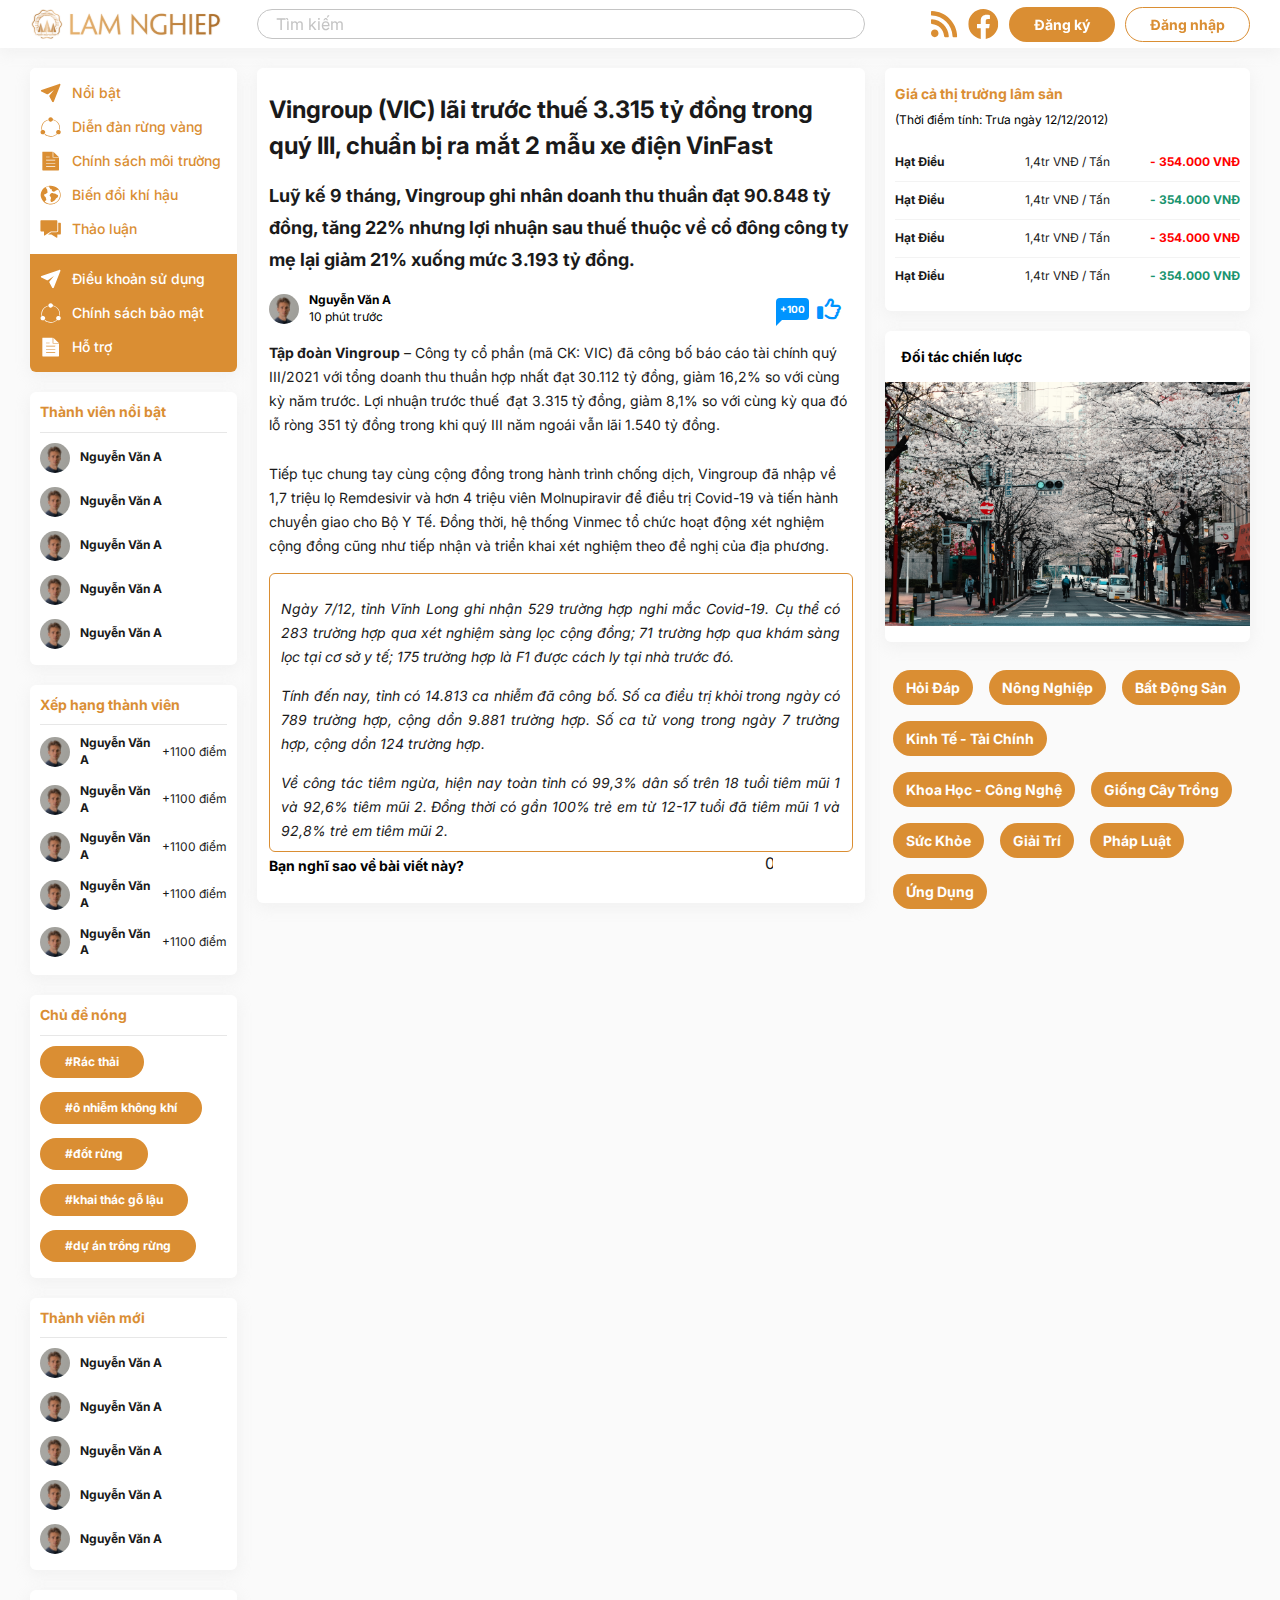
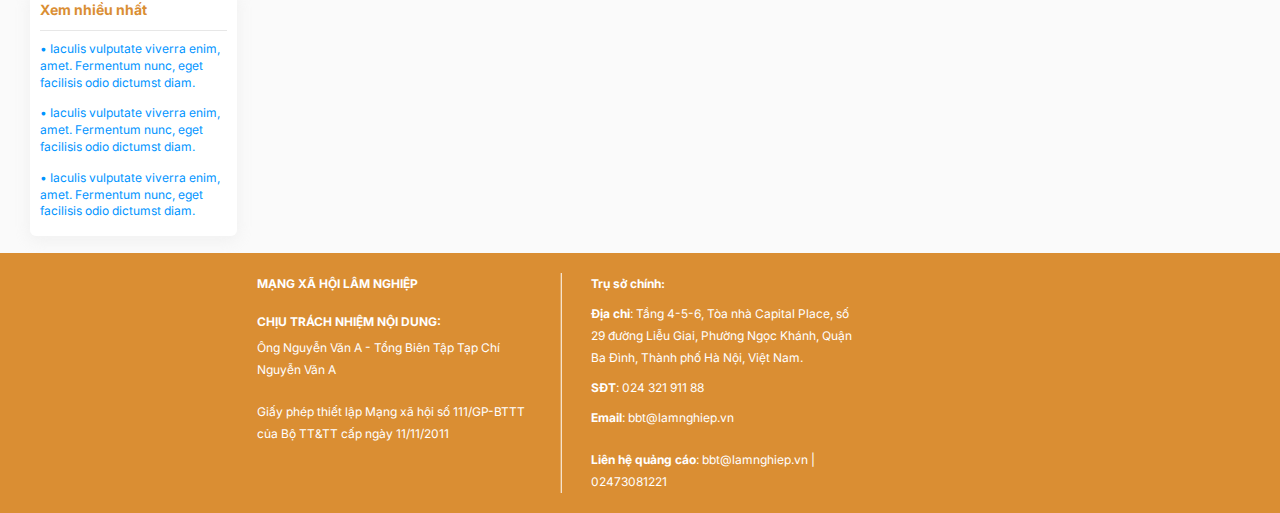
==== detail.html @ dac3ec05 "8/12" ====
<!DOCTYPE html>
<html lang="en">
  <head>
    <meta charset="UTF-8" />
    <meta http-equiv="X-UA-Compatible" content="IE=edge" />
    <meta name="viewport" content="width=device-width, initial-scale=1.0" />
    <link rel="icon" href="./images/favicon.png" sizes="32x32">
    <title>Lamnghiep</title>
    <link rel="preconnect" href="https://fonts.googleapis.com">
    <link rel="preconnect" href="https://fonts.gstatic.com" crossorigin>
    <link href="https://fonts.googleapis.com/css2?family=Inter:wght@400;500;600;700;800;900&display=swap" rel="stylesheet">
    <link
      rel="stylesheet"
      href="https://cdn.jsdelivr.net/npm/bootstrap@4.6.0/dist/css/bootstrap.min.css"
    />
    <link rel="stylesheet" href="https://cdnjs.cloudflare.com/ajax/libs/font-awesome/6.0.0-beta2/css/all.min.css"/>
    <link
      rel="stylesheet"
      href="https://cdnjs.cloudflare.com/ajax/libs/slick-carousel/1.9.0/slick-theme.min.css"
    />
    <link
      rel="stylesheet"
      href="https://cdnjs.cloudflare.com/ajax/libs/slick-carousel/1.9.0/slick.min.css"
    />
    <link rel="stylesheet" href="./css/style.css" />
    <link rel="stylesheet" href="./css/responsive.css" />
    <script src="https://cdnjs.cloudflare.com/ajax/libs/jquery/3.6.0/jquery.min.js"></script>
  </head>

  <body>
    <!-- login -->
    <section class="login-wrapper">
      <div class="login-field bg-white border-6">
          <div class="d-flex align-items-center justify-content-between">
            <a href="#">
              <img src="./images/logo.svg" alt="">
            </a>
            <ion-icon name="close-outline" class="login-close text-orange-da fs-24"></ion-icon>
          </div>
          <p class="text-gray-002 fw-500 fs-14 mt-3">Hãy tham gia chia sẻ cùng lamnghiep.vn</p>
          <div class="login-form">
            <form action="">
              <div class="form-group-t mt-3">
                <input type="text" class="form-control-t border-6 login-input" name="login-name" placeholder="Tên đăng nhập">
              </div>
              <div class="form-group-t mt-3">
                <input type="text" class="form-control-t border-6 login-input" name="login-password" placeholder="Mật khẩu">
              </div>
              <button class="btn fw-700 fs-14 bg-orange-da text-uppecase mt-3 w-100 login-btn login-login">ĐĂNG NHẬP</button>
            </form>
            <div class="d-flex align-items-center justify-content-between mt-3">
              <p class="text-gray-002 fs-14 fw-500">Hoặc đăng nhập bằng</p>
              <p><a href="#" class="text-gray-002 fs-14 fw-500 forgot-password
                ">Quên mật khẩu?</a></p>
            </div>
            <div class="d-flex align-items-center justify-content-center mt-3 text-white btn login-btn login-fb text-uppecase fs-14 fw-700">
              <ion-icon name="logo-facebook" class="login-icon fs-24 mr-2"></ion-icon>
              ĐĂNG NHẬP BẰNG FACEBOOK
            </div>
            <div class="d-flex align-items-center justify-content-center mt-3 text-white btn login-btn login-twitter text-uppecase fs-14 fw-700">
              <ion-icon name="logo-twitter" class="login-icon fs-24 mr-2"></ion-icon>
              ĐĂNG NHẬP BẰNG TWITTER
            </div>
            <div class="d-flex align-items-center justify-content-center mt-3 text-white btn login-btn login-gg text-uppecase fs-14 fw-700">
              <ion-icon name="logo-google" class="login-icon fs-24 mr-2"></ion-icon>
              ĐĂNG NHẬP BẰNG EMAIL
            </div>
            <div class="d-flex align-items-center justify-content-center mt-3 text-white btn login-btn login-zalo text-uppecase fs-14">
              <span class="mr-2">Zalo</span>
              <span class=" fw-700">ĐĂNG NHẬP BẰNG ZALO</span>
            </div>
            <p class="text-gray-002 fw-500 fs-14 mt-3">Chưa có tài khoản?<span class="register-now"> Đăng ký ngay</span></p>
          </div>
      </div>
    </section>
    <!-- end login -->
    <!-- register -->
    <section class="register-wrapper">
      <div class="register-field bg-white border-6">
          <div class="d-flex align-items-center justify-content-between">
            <a href="#">
              <img src="./images/logo.svg" alt="">
            </a>
            <ion-icon name="close-outline" class="register-close text-orange-da fs-24"></ion-icon>
          </div>
          <p class="text-gray-002 fw-500 fs-14 mt-3">Đăng ký tài khoản để chia sẻ ngay!</p>
          <div class="login-form">
            <form action="">
              <div class="form-group-t mt-3">
                <input type="text" class="form-control-t border-6 login-input" name="register-name" placeholder="Tên đăng nhập (Ký tự từ a-z, số từ 0-9)">
              </div>
              <div class="form-group-t mt-3">
                <input type="email" class="form-control-t border-6 login-input" name="register-email" placeholder="Địa chỉ Email">
              </div>
              <div class="form-group-t mt-3">
                <input type="text" class="form-control-t border-6 login-input" name="register-password" placeholder="Mật khẩu">
              </div>
              <div class="form-group-t mt-3">
                <input type="text" class="form-control-t border-6 login-input" name="register-retype-password" placeholder="Nhập lại mật khẩu">
              </div>
              <button class="btn fw-700 fs-14 bg-orange-da text-uppecase mt-3 w-100 login-btn register-login">ĐĂNG KÝ</button>
            </form>
            <p class="text-gray-002 fs-14 fw-500 mt-3">Hoặc đăng nhập bằng</p>
            <div class="d-flex align-items-center justify-content-center mt-3 text-white btn login-btn login-fb text-uppecase fs-14 fw-700">
              <ion-icon name="logo-facebook" class="login-icon fs-24 mr-2"></ion-icon>
              ĐĂNG NHẬP BẰNG FACEBOOK
            </div>
            <div class="d-flex align-items-center justify-content-center mt-3 text-white btn login-btn login-twitter text-uppecase fs-14 fw-700">
              <ion-icon name="logo-twitter" class="login-icon fs-24 mr-2"></ion-icon>
              ĐĂNG NHẬP BẰNG TWITTER
            </div>
            <div class="d-flex align-items-center justify-content-center mt-3 text-white btn login-btn login-gg text-uppecase fs-14 fw-700">
              <ion-icon name="logo-google" class="login-icon fs-24 mr-2"></ion-icon>
              ĐĂNG NHẬP BẰNG EMAIL
            </div>
            <div class="d-flex align-items-center justify-content-center mt-3 text-white btn login-btn login-zalo text-uppecase fs-14">
              <span class="mr-2">Zalo</span>
              <span class=" fw-700">ĐĂNG NHẬP BẰNG ZALO</span>
            </div>
            <p class="text-gray-002 fw-500 fs-14 mt-3">Đã có tài khoản?<span class="login-now"> Đăng nhập ngay</span></p>
          </div>
      </div>
    </section>
    <!-- end register -->
    <!-- menu mobile -->
    <section class="menu-mb-wrapper">
      <div class="menu-mb-field bg-white">
        <ion-icon name="close-outline" class="fs-24 text-orange-da d-flex close-menu-mb"></ion-icon>
        <div class="d-flex align-items-center justify-content-center mt-1">
          <button class="header-right-item header-right-item__register btn bg-orange-da border-999 fw-700 fs-14">Đăng ký</button>
          <button class="header-right-item header-right-item__login btn border-999 text-orange-da border-orange-da fw-700 fs-14">Đăng nhập</button>
        </div>
        <div class="menu-mb-search mt-12">
          <form action="">
            <div class="form-group-t position-relative">
              <input type="text" class="form-control-t header-search-input" name="menu-mb-search" placeholder="Tìm kiếm">
              <button class="menu-mb-search-btn">
                <ion-icon name="search-outline" class="menu-mb-search-icon md hydrated" role="img" aria-label="search outline"></ion-icon>
              </button>
            </div>
          </form>
        </div>
        <div class="menu-mb-scroll">
          <!-- hot topic mb -->
          <div class="d-md-none d-block mt-20">
            <div class="main-left-member-hot bg-white border-6 shadow1">
              <h3 class="main-left__title main-left__title--line fw-700 text-orange-da">Chủ đề nóng</h3>
              <div class="main-left__content">
                <div class="main-left__item">
                  <a href="#" class="main-left-hot-topic__link btn border-999 bg-orange-da text-white fw-700 fs-12 text-uppecase">
                    #Rác thải
                  </a>
                </div>
                <div class="main-left__item">
                  <a href="#" class="main-left-hot-topic__link btn border-999 bg-orange-da text-white fw-700 fs-12 text-uppecase">
                    #ô nhiễm không khí
                  </a>
                </div>
                <div class="main-left__item">
                  <a href="#" class="main-left-hot-topic__link btn border-999 bg-orange-da text-white fw-700 fs-12 text-uppecase">
                    #đốt rừng
                  </a>
                </div>
                <div class="main-left__item">
                  <a href="#" class="main-left-hot-topic__link btn border-999 bg-orange-da text-white fw-700 fs-12 text-uppecase">
                    #khai thác gỗ lậu
                  </a>
                </div>
                <div class="main-left__item">
                  <a href="#" class="main-left-hot-topic__link btn border-999 bg-orange-da text-white fw-700 fs-12 text-uppecase">
                    #dự án trồng rừng
                  </a>
                </div>
              </div>
            </div>
          </div>
          <!-- end hot topic mb -->
          <!-- ul list -->
          <ul class="menu-mb-list">
            <li class="menu-mb-item">
              <a href="#" class="d-flex align-items-center justify-content-between">
                <div class="d-flex align-items-center">
                  <img src="./images/bi_question-lg.svg" alt="" class="menu-mb-item__img">
                  <p class="menu-mb-item__text fs-14 fw-700 text-orange-da">Hỏi - Đáp</p>
                </div>
                <ion-icon name="chevron-forward-outline" class="text-orange-da menu-mb-item-icon"></ion-icon>
              </a>
            </li>
            <li class="menu-mb-item">
              <a href="#" class="d-flex align-items-center justify-content-between">
                <div class="d-flex align-items-center">
                  <img src="./images/agriculture.svg" alt="" class="menu-mb-item__img">
                  <p class="menu-mb-item__text fs-14 fw-700 text-orange-da">Nông nghiệp</p>
                </div>
                <ion-icon name="chevron-forward-outline" class="text-orange-da menu-mb-item-icon"></ion-icon>
              </a>
            </li>
            <li class="menu-mb-item">
              <a href="#" class="d-flex align-items-center justify-content-between">
                <div class="d-flex align-items-center">
                  <img src="./images/property.svg" alt="" class="menu-mb-item__img">
                  <p class="menu-mb-item__text fs-14 fw-700 text-orange-da">Bất động sản</p>
                </div>
                <ion-icon name="chevron-forward-outline" class="text-orange-da menu-mb-item-icon"></ion-icon>
              </a>
            </li>
            <li class="menu-mb-item">
              <a href="#" class="d-flex align-items-center justify-content-between">
                <div class="d-flex align-items-center">
                  <img src="./images/index.svg" alt="" class="menu-mb-item__img">
                  <p class="menu-mb-item__text fs-14 fw-700 text-orange-da">Kinh tế - Tài chính</p>
                </div>
                <ion-icon name="chevron-forward-outline" class="text-orange-da menu-mb-item-icon"></ion-icon>
              </a>
            </li>
            <li class="menu-mb-item">
              <a href="#" class="d-flex align-items-center justify-content-between">
                <div class="d-flex align-items-center">
                  <img src="./images/technology.svg" alt="" class="menu-mb-item__img">
                  <p class="menu-mb-item__text fs-14 fw-700 text-orange-da">Khoa học - Công nghệ</p>
                </div>
                <ion-icon name="chevron-forward-outline" class="text-orange-da menu-mb-item-icon"></ion-icon>
              </a>
            </li>
            <li class="menu-mb-item">
              <a href="#" class="d-flex align-items-center justify-content-between">
                <div class="d-flex align-items-center">
                  <img src="./images/tree.svg" alt="" class="menu-mb-item__img">
                  <p class="menu-mb-item__text fs-14 fw-700 text-orange-da">Giống cây trồng</p>
                </div>
                <ion-icon name="chevron-forward-outline" class="text-orange-da menu-mb-item-icon"></ion-icon>
              </a>
            </li>
            <li class="menu-mb-item">
              <a href="#" class="d-flex align-items-center justify-content-between">
                <div class="d-flex align-items-center">
                  <img src="./images/plus.svg" alt="" class="menu-mb-item__img">
                  <p class="menu-mb-item__text fs-14 fw-700 text-orange-da">Sức khỏe</p>
                </div>
                <ion-icon name="chevron-forward-outline" class="text-orange-da menu-mb-item-icon"></ion-icon>
              </a>
            </li>
            <li class="menu-mb-item">
              <a href="#" class="d-flex align-items-center justify-content-between">
                <div class="d-flex align-items-center">
                  <img src="./images/music.svg" alt="" class="menu-mb-item__img">
                  <p class="menu-mb-item__text fs-14 fw-700 text-orange-da">Giải trí</p>
                </div>
                <ion-icon name="chevron-forward-outline" class="text-orange-da menu-mb-item-icon"></ion-icon>
              </a>
            </li>
            <li class="menu-mb-item">
              <a href="#" class="d-flex align-items-center justify-content-between">
                <div class="d-flex align-items-center">
                  <img src="./images/law.svg" alt="" class="menu-mb-item__img">
                  <p class="menu-mb-item__text fs-14 fw-700 text-orange-da">Pháp luật</p>
                </div>
                <ion-icon name="chevron-forward-outline" class="text-orange-da menu-mb-item-icon"></ion-icon>
              </a>
            </li>
            <li class="menu-mb-item">
              <a href="#" class="d-flex align-items-center justify-content-between">
                <div class="d-flex align-items-center">
                  <img src="./images/carbon_application.svg" alt="" class="menu-mb-item__img">
                  <p class="menu-mb-item__text fs-14 fw-700 text-orange-da">Ứng dụng</p>
                </div>
                <ion-icon name="chevron-forward-outline" class="text-orange-da menu-mb-item-icon"></ion-icon>
              </a>
            </li>
          </ul>
          <!-- end ul list -->
        </div>
      </div>
    </section>
    <!-- end menu mobile -->
    <!-- header -->
    <header id="header" class=" bg-white shadow1">
      <section class="header w-1220">
        <!-- logo header -->
        <div class="header-logo">
          <a href="#">
            <img src="./images/logo.svg" alt="">
          </a>
        </div>
        <!-- end logo header -->
        <!-- search header -->
        <div class="header-search">
          <form action="">
            <div class="form-group-t position-relative">
              <input type="text" class="form-control-t header-search-input" name="header-search" placeholder="Tìm kiếm">
              <button class="header-search-btn">
                <ion-icon name="search-outline" class="header-search-icon"></ion-icon>
              </button>
            </div>
          </form>
        </div>
        <!-- end search header -->
        <!-- header-right -->
        <div class="header-right">
          <div class="header-right-item header-right-icon header-right-wifi">
            <img src="./images/wifi.svg" alt="">
          </div>
          <div class="header-right-item header-right-icon header-right-fb">
            <img src="./images/fb.svg" alt="">
          </div>
          <div class="header-right-item header-right-icon header-right-bar">
            <img src="./images/bar.svg" alt="">
          </div>
          <button class="header-right-item header-right-item__register btn bg-orange-da border-999 fw-700 fs-14">Đăng ký</button>
          <button class="header-right-item header-right-item__login btn border-999 text-orange-da border-orange-da fw-700 fs-14">Đăng nhập</button>
        </div>
        <!-- end header-right -->
      </section>
    </header>
    <!-- end header -->
    <!-- hot category mobile -->
    <section class="categiry-hot-mb d-sm-none d-block bg-orange-da">
      <ul class="categiry-hot-mb-list">
        <li class="categiry-hot-mb__item">
          <a href="#" class="fs-14 fw-700 text-white">Nổi bật</a>
        </li>
        <li class="categiry-hot-mb__item">
          <a href="#" class="fs-14 fw-700 text-white">Diễn đàn rừng vàng</a>
        </li>
        <li class="categiry-hot-mb__item">
          <a href="#" class="fs-14 fw-700 text-white">Chính sách môi trường</a>
        </li>
        <li class="categiry-hot-mb__item">
          <a href="#" class="fs-14 fw-700 text-white">Biến đổi khí hậu</a>
        </li>
        <li class="categiry-hot-mb__item">
          <a href="#" class="fs-14 fw-700 text-white">Thảo luận</a>
        </li>
        <li class="categiry-hot-mb__item">
          <a href="#" class="fs-14 fw-700 text-white">Điều khoản sử dụng</a>
        </li>
        <li class="categiry-hot-mb__item">
          <a href="#" class="fs-14 fw-700 text-white">Chính sách bảo mật</a>
        </li>
        <li class="categiry-hot-mb__item">
          <a href="#" class="fs-14 fw-700 text-white">Hỗ trợ</a>
        </li>
      </ul>
    </section>
    <!-- end hot category mobile -->
    <!-- main -->
    <main id="main" class="main w-1220">
      <!-- main-left -->
      <section class="main-left-wrapper leftSidebar">
        <div class="main-left theiaStickySidebar">
          <!-- main-left-cate -->
          <div class="main-left-cate bg-white border-6 shadow1">
            <!-- block1 -->
            <div class="main-left-cate__block bg-white">
              <div class="main-left-cate__item">
                <a href="#" class="text-orange-da">
                  <img src="./images/highlight.svg" alt="" class="main-left-cate__item-img">
                  <h3 class="main-left-cate__item-title fw-500">Nổi bật</h3>
                </a>
              </div>
              <div class="main-left-cate__item">
                <a href="#" class="text-orange-da">
                  <img src="./images/forum.svg" alt="" class="main-left-cate__item-img">
                  <h3 class="main-left-cate__item-title fw-500">Diễn đàn rừng vàng</h3>
                </a>
              </div>
              <div class="main-left-cate__item">
                <a href="#" class="text-orange-da">
                  <img src="./images/document.svg" alt="" class="main-left-cate__item-img">
                  <h3 class="main-left-cate__item-title fw-500">Chính sách môi trường</h3>
                </a>
              </div>
              <div class="main-left-cate__item">
                <a href="#" class="text-orange-da">
                  <img src="./images/earth.svg" alt="" class="main-left-cate__item-img">
                  <h3 class="main-left-cate__item-title fw-500">Biến đổi khí hậu</h3>
                </a>
              </div>
              <div class="main-left-cate__item">
                <a href="#" class="text-orange-da">
                  <img src="./images/cmt.svg" alt="" class="main-left-cate__item-img">
                  <h3 class="main-left-cate__item-title fw-500">Thảo luận</h3>
                </a>
              </div>
            </div>
            <!-- end block1 -->
            <!-- block 2 -->
            <div class="main-left-cate__block bg-orange-da">
              <div class="main-left-cate__item">
                <a href="#" class="text-white">
                  <img src="./images/rules.svg" alt="" class="main-left-cate__item-img">
                  <h3 class="main-left-cate__item-title fw-500">Điều khoản sử dụng</h3>
                </a>
              </div>
              <div class="main-left-cate__item">
                <a href="#" class="text-white">
                  <img src="./images/security.svg" alt="" class="main-left-cate__item-img">
                  <h3 class="main-left-cate__item-title fw-500">Chính sách bảo mật</h3>
                </a>
              </div>
              <div class="main-left-cate__item">
                <a href="#" class="text-white">
                  <img src="./images/support.svg" alt="" class="main-left-cate__item-img">
                  <h3 class="main-left-cate__item-title fw-500">Hỗ trợ</h3>
                </a>
              </div>
            </div>
            <!-- end block 2 -->
          </div>
          <!-- end main-left-cate -->
          <!-- main-left-member hot -->
          <div class="main-left-member-hot mt-20 bg-white border-6 shadow1">
            <h3 class="main-left__title main-left__title--line fw-700 text-orange-da">Thành viên nổi bật</h3>
            <div class="main-left-member-hot__content main-left__content">
              <div class="main-left__item">
                <a href="#" class="text-gray-1a">
                  <img src="./images/man1.jpg" alt="" class="main-left__item-img">
                  <h3 class="main-left__item-title fw-700">Nguyễn Văn A</h3>
                </a>
              </div>
              <div class="main-left__item">
                <a href="#" class="text-gray-1a">
                  <img src="./images/man1.jpg" alt="" class="main-left__item-img">
                  <h3 class="main-left__item-title fw-700">Nguyễn Văn A</h3>
                </a>
              </div>
              <div class="main-left__item">
                <a href="#" class="text-gray-1a">
                  <img src="./images/man1.jpg" alt="" class="main-left__item-img">
                  <h3 class="main-left__item-title fw-700">Nguyễn Văn A</h3>
                </a>
              </div>
              <div class="main-left__item">
                <a href="#" class="text-gray-1a">
                  <img src="./images/man1.jpg" alt="" class="main-left__item-img">
                  <h3 class="main-left__item-title fw-700">Nguyễn Văn A</h3>
                </a>
              </div>
              <div class="main-left__item">
                <a href="#" class="text-gray-1a">
                  <img src="./images/man1.jpg" alt="" class="main-left__item-img">
                  <h3 class="main-left__item-title fw-700">Nguyễn Văn A</h3>
                </a>
              </div>
            </div>
          </div>
          <!-- end main-left-member hot -->
          <!-- ratings -->
          <div class="main-left-ratings mt-20 bg-white border-6 shadow1">
            <h3 class="main-left__title main-left__title--line fw-700 text-orange-da">Xếp hạng thành viên</h3>
            <div class="main-left__content">
              <div class="main-left__item">
                <a href="#" class="text-gray-1a justify-content-between">
                  <img src="./images/man1.jpg" alt="" class="main-left__item-img">
                  <h3 class="main-left__item-title fw-700">Nguyễn Văn A</h3>
                  <p class="main-left-rating__item-point">+1100 điểm</p>
                </a>
              </div>
              <div class="main-left__item">
                <a href="#" class="text-gray-1a justify-content-between">
                  <img src="./images/man1.jpg" alt="" class="main-left__item-img">
                  <h3 class="main-left__item-title fw-700">Nguyễn Văn A</h3>
                  <p class="main-left-rating__item-point">+1100 điểm</p>
                </a>
              </div>
              <div class="main-left__item">
                <a href="#" class="text-gray-1a justify-content-between">
                  <img src="./images/man1.jpg" alt="" class="main-left__item-img">
                  <h3 class="main-left__item-title fw-700">Nguyễn Văn A</h3>
                  <p class="main-left-rating__item-point">+1100 điểm</p>
                </a>
              </div>
              <div class="main-left__item">
                <a href="#" class="text-gray-1a justify-content-between">
                  <img src="./images/man1.jpg" alt="" class="main-left__item-img">
                  <h3 class="main-left__item-title fw-700">Nguyễn Văn A</h3>
                  <p class="main-left-rating__item-point">+1100 điểm</p>
                </a>
              </div>
              <div class="main-left__item">
                <a href="#" class="text-gray-1a justify-content-between">
                  <img src="./images/man1.jpg" alt="" class="main-left__item-img">
                  <h3 class="main-left__item-title fw-700">Nguyễn Văn A</h3>
                  <p class="main-left-rating__item-point">+1100 điểm</p>
                </a>
              </div>
            </div>
          </div>
          <!-- end ratings -->
          <!-- hot topic -->
          <div class="main-left-member-hot mt-20 bg-white border-6 shadow1">
            <h3 class="main-left__title main-left__title--line fw-700 text-orange-da">Chủ đề nóng</h3>
            <div class="main-left__content">
              <div class="main-left__item">
                <a href="#" class="main-left-hot-topic__link btn border-999 bg-orange-da text-white fw-700 fs-12 text-uppecase">
                  #Rác thải
                </a>
              </div>
              <div class="main-left__item">
                <a href="#" class="main-left-hot-topic__link btn border-999 bg-orange-da text-white fw-700 fs-12 text-uppecase">
                  #ô nhiễm không khí
                </a>
              </div>
              <div class="main-left__item">
                <a href="#" class="main-left-hot-topic__link btn border-999 bg-orange-da text-white fw-700 fs-12 text-uppecase">
                  #đốt rừng
                </a>
              </div>
              <div class="main-left__item">
                <a href="#" class="main-left-hot-topic__link btn border-999 bg-orange-da text-white fw-700 fs-12 text-uppecase">
                  #khai thác gỗ lậu
                </a>
              </div>
              <div class="main-left__item">
                <a href="#" class="main-left-hot-topic__link btn border-999 bg-orange-da text-white fw-700 fs-12 text-uppecase">
                  #dự án trồng rừng
                </a>
              </div>
            </div>
          </div>
          <!-- end hot topic -->
          <!-- new member-->
          <div class="main-left-member-hot mt-20 bg-white border-6 shadow1">
            <h3 class="main-left__title main-left__title--line fw-700 text-orange-da">Thành viên mới</h3>
            <div class="main-left__content">
              <div class="main-left__item">
                <a href="#" class="text-gray-1a">
                  <img src="./images/man1.jpg" alt="" class="main-left__item-img">
                  <h3 class="main-left__item-title fw-700">Nguyễn Văn A</h3>
                </a>
              </div>
              <div class="main-left__item">
                <a href="#" class="text-gray-1a">
                  <img src="./images/man1.jpg" alt="" class="main-left__item-img">
                  <h3 class="main-left__item-title fw-700">Nguyễn Văn A</h3>
                </a>
              </div>
              <div class="main-left__item">
                <a href="#" class="text-gray-1a">
                  <img src="./images/man1.jpg" alt="" class="main-left__item-img">
                  <h3 class="main-left__item-title fw-700">Nguyễn Văn A</h3>
                </a>
              </div>
              <div class="main-left__item">
                <a href="#" class="text-gray-1a">
                  <img src="./images/man1.jpg" alt="" class="main-left__item-img">
                  <h3 class="main-left__item-title fw-700">Nguyễn Văn A</h3>
                </a>
              </div>
              <div class="main-left__item">
                <a href="#" class="text-gray-1a">
                  <img src="./images/man1.jpg" alt="" class="main-left__item-img">
                  <h3 class="main-left__item-title fw-700">Nguyễn Văn A</h3>
                </a>
              </div>
            </div>
          </div>
          <!-- end new member-->
          <!-- most view -->
          <div class="main-left-member-hot mt-20 bg-white border-6 shadow1">
            <h3 class="main-left__title main-left__title--line fw-700 text-orange-da">Xem nhiều nhất</h3>
            <div class="main-left__content">
              <div class="main-left__item">
                <a href="#" class="text-blue-00 fs-12">
                  • Iaculis vulputate viverra enim, amet. Fermentum nunc, eget facilisis odio dictumst diam.
                </a>
              </div>
              <div class="main-left__item">
                <a href="#" class="text-blue-00 fs-12">
                  • Iaculis vulputate viverra enim, amet. Fermentum nunc, eget facilisis odio dictumst diam.
                </a>
              </div>
              <div class="main-left__item">
                <a href="#" class="text-blue-00 fs-12">
                  • Iaculis vulputate viverra enim, amet. Fermentum nunc, eget facilisis odio dictumst diam.
                </a>
              </div>
            </div>
          </div>
          <!-- end most view -->
        </div>
      </section>
      <!-- end main-left -->
      <!-- main-center -->
      <section  class="main-center-wrapper">
        <!-- main block -->
        <div class="main-center-field">
          <!-- articles top -->
          <div class="main-center-block bg-white border-6 shadow1">
            <h1 class="fw-700 fs-24 text-gray-1a detail-content__title">Vingroup (VIC) lãi trước thuế 3.315 tỷ đồng trong quý III, chuẩn bị ra mắt 2 mẫu xe điện VinFast</h1>
            <p class="fw-700 fs-18 text-gray-1a detail-content__sapo">Luỹ kế 9 tháng, Vingroup ghi nhân doanh thu thuần đạt 90.848 tỷ đồng, tăng 22% nhưng lợi nhuận sau thuế thuộc về cổ đông công ty mẹ lại giảm 21% xuống mức 3.193 tỷ đồng.</p>
            <!-- avatar-interact  -->
            <div class="main-center-block__header">
                <div class="main-center-block__header-info">
                  <a href="#">
                    <img src="./images/man1.jpg" alt="" class="main-center-block__header-avar">
                    <div class="text-black">
                      <h3 class="main-center-block__header-name fw-700 fs-12">Nguyễn Văn A</h3>
                      <p class="main-center-block__header-public fs-12">10 phút trước</p>
                    </div>
                  </a>
                </div>
                <div class="detail-interact d-flex align-items-center">
                    <div class="bg-blue-00 p-1 text-white detail-interact__count-likes fs-10 fw-700">+100</div>
                    <div class="p-1 text-blue-00 detail-interact__like fs-10 fw-700 ml-1">
                        <i class="far fa-thumbs-up fs-24"></i>
                    </div>
                    <ion-icon name="chatbox" class="fs-24 text-blue-00 detail-interact__cmt ml-1"></ion-icon>
                    <ion-icon name="arrow-undo" class="fs-24 text-blue-00 detail-interact__share ml-1"></ion-icon>
                </div>
              </div>
            <!-- end avatar-interact -->
            <!-- content text -->
            <div class="detail-content-text">
                <p><strong>Tập đoàn Vingroup</strong> – Công ty cổ phần (mã CK: VIC) đã công bố báo cáo tài chính quý III/2021 với tổng doanh thu thuần hợp nhất đạt 30.112 tỷ đồng, giảm 16,2% so với cùng kỳ năm trước. Lợi nhuận trước thuế  đạt 3.315 tỷ đồng, giảm 8,1% so với cùng kỳ qua đó lỗ ròng 351 tỷ đồng trong khi quý III năm ngoái vẫn lãi 1.540 tỷ đồng.</p>
                <figure class="expNoEdit">
                    <img src="./images/4.jpg" alt="">
                </figure>
                <p>Tiếp tục chung tay cùng cộng đồng trong hành trình chống dịch, Vingroup đã nhập về 1,7 triệu lọ Remdesivir và hơn 4 triệu viên Molnupiravir để điều trị Covid-19 và tiến hành chuyển giao cho Bộ Y Tế. Đồng thời, hệ thống Vinmec tổ chức hoạt động xét nghiệm cộng đồng cũng như tiếp nhận và triển khai xét nghiệm theo đề nghị của địa phương.</p>
                <blockquote style="display: block; width: 100%; background: #fff; border: 1px solid #da8e33; text-align: justify; padding: 8px 2%; margin: 0px auto; font-size: 14px; line-height: 24px;">  <p>Ngày 7/12, tỉnh Vĩnh Long ghi nhận 529 trường hợp nghi mắc Covid-19. Cụ thể có 283 trường hợp qua xét nghiệm sàng lọc cộng đồng; 71 trường hợp qua khám sàng lọc tại cơ sở y tế; 175 trường hợp là F1 được cách ly tại nhà trước đó.</p>  <p>Tính đến nay, tỉnh có 14.813 ca nhiễm đã công bố. Số ca điều trị khỏi trong ngày có 789 trường hợp, cộng dồn 9.881 trường hợp. Số ca tử vong trong ngày 7 trường hợp, cộng dồn 124 trường hợp.</p>  <p>Về công tác tiêm ngừa, hiện nay toàn tỉnh có&nbsp;99,3% dân số trên 18 tuổi tiêm mũi 1 và&nbsp;92,6% tiêm mũi 2. Đồng thời có gần 100%&nbsp;trẻ em từ 12-17 tuổi đã tiêm mũi 1 và 92,8% trẻ em tiêm mũi 2.</p>  </blockquote>
            </div>
            <!-- end content text -->
            <!-- rating -->
            <div class="detail-rating d-flex align-items-center justify-content-between">
                <p class="fs-14 text-black fw-700">Bạn nghĩ sao về bài viết này?</p>
                <div>
                    <form>
                        <span class="star-cb-group">
                          <input type="radio" id="rating-5" name="rating" value="5" /><label for="rating-5">5</label>
                          <input type="radio" id="rating-4" name="rating" value="4" checked="checked" /><label for="rating-4">4</label>
                          <input type="radio" id="rating-3" name="rating" value="3" /><label for="rating-3">3</label>
                          <input type="radio" id="rating-2" name="rating" value="2" /><label for="rating-2">2</label>
                          <input type="radio" id="rating-1" name="rating" value="1" /><label for="rating-1">1</label>
                          <input type="radio" id="rating-0" name="rating" value="0" class="star-cb-clear" /><label for="rating-0">0</label>
                        </span>
                    </form>
                </div>
            </div>
            <!-- end rating -->
          </div>
          <!-- end articles top -->

        </div>
        <!-- end main block -->

      </section>
      <!-- end main-center -->
      <!-- main-right -->
      <section  class="main-right-wrapper rightSidebar">
        <div class="main-right theiaStickySidebar">
          <!-- main right category -->
          <div class="main-right-category">
            <div class="main-left-cate bg-white border-6 shadow1">
              <!-- block1 -->
              <div class="main-left-cate__block bg-white">
                <div class="main-left-cate__item">
                  <a href="#" class="text-orange-da">
                    <img src="./images/highlight.svg" alt="" class="main-left-cate__item-img">
                    <h3 class="main-left-cate__item-title fw-500">Nổi bật</h3>
                  </a>
                </div>
                <div class="main-left-cate__item">
                  <a href="#" class="text-orange-da">
                    <img src="./images/forum.svg" alt="" class="main-left-cate__item-img">
                    <h3 class="main-left-cate__item-title fw-500">Diễn đàn rừng vàng</h3>
                  </a>
                </div>
                <div class="main-left-cate__item">
                  <a href="#" class="text-orange-da">
                    <img src="./images/document.svg" alt="" class="main-left-cate__item-img">
                    <h3 class="main-left-cate__item-title fw-500">Chính sách môi trường</h3>
                  </a>
                </div>
                <div class="main-left-cate__item">
                  <a href="#" class="text-orange-da">
                    <img src="./images/earth.svg" alt="" class="main-left-cate__item-img">
                    <h3 class="main-left-cate__item-title fw-500">Biến đổi khí hậu</h3>
                  </a>
                </div>
                <div class="main-left-cate__item">
                  <a href="#" class="text-orange-da">
                    <img src="./images/cmt.svg" alt="" class="main-left-cate__item-img">
                    <h3 class="main-left-cate__item-title fw-500">Thảo luận</h3>
                  </a>
                </div>
              </div>
              <!-- end block1 -->
              <!-- block 2 -->
              <div class="main-left-cate__block bg-orange-da">
                <div class="main-left-cate__item">
                  <a href="#" class="text-white">
                    <img src="./images/rules.svg" alt="" class="main-left-cate__item-img">
                    <h3 class="main-left-cate__item-title fw-500">Điều khoản sử dụng</h3>
                  </a>
                </div>
                <div class="main-left-cate__item">
                  <a href="#" class="text-white">
                    <img src="./images/security.svg" alt="" class="main-left-cate__item-img">
                    <h3 class="main-left-cate__item-title fw-500">Chính sách bảo mật</h3>
                  </a>
                </div>
                <div class="main-left-cate__item">
                  <a href="#" class="text-white">
                    <img src="./images/support.svg" alt="" class="main-left-cate__item-img">
                    <h3 class="main-left-cate__item-title fw-500">Hỗ trợ</h3>
                  </a>
                </div>
              </div>
              <!-- end block 2 -->
            </div>
          </div>
          <!-- end main right category -->
          <!-- member hot tablte -->
          <div class="d-xl-none d-lg-block">
            <div class="main-left-member-hot mt-20 bg-white border-6 shadow1">
              <h3 class="main-left__title main-left__title--line fw-700 text-orange-da">Thành viên nổi bật</h3>
              <div class="main-left-member-hot__content main-left__content">
                <div class="main-left__item">
                  <a href="#" class="text-gray-1a">
                    <img src="./images/man1.jpg" alt="" class="main-left__item-img">
                    <h3 class="main-left__item-title fw-700">Nguyễn Văn A</h3>
                  </a>
                </div>
                <div class="main-left__item">
                  <a href="#" class="text-gray-1a">
                    <img src="./images/man1.jpg" alt="" class="main-left__item-img">
                    <h3 class="main-left__item-title fw-700">Nguyễn Văn A</h3>
                  </a>
                </div>
                <div class="main-left__item">
                  <a href="#" class="text-gray-1a">
                    <img src="./images/man1.jpg" alt="" class="main-left__item-img">
                    <h3 class="main-left__item-title fw-700">Nguyễn Văn A</h3>
                  </a>
                </div>
                <div class="main-left__item">
                  <a href="#" class="text-gray-1a">
                    <img src="./images/man1.jpg" alt="" class="main-left__item-img">
                    <h3 class="main-left__item-title fw-700">Nguyễn Văn A</h3>
                  </a>
                </div>
                <div class="main-left__item">
                  <a href="#" class="text-gray-1a">
                    <img src="./images/man1.jpg" alt="" class="main-left__item-img">
                    <h3 class="main-left__item-title fw-700">Nguyễn Văn A</h3>
                  </a>
                </div>
              </div>
            </div>
          </div>
          <!-- end member hot tablte -->
          <!-- rating tablte -->
          <div class="d-xl-none d-lg-block">
            <div class="main-left-ratings mt-20 bg-white border-6 shadow1">
              <h3 class="main-left__title main-left__title--line fw-700 text-orange-da">Xếp hạng thành viên</h3>
              <div class="main-left__content">
                <div class="main-left__item">
                  <a href="#" class="text-gray-1a justify-content-between">
                    <img src="./images/man1.jpg" alt="" class="main-left__item-img">
                    <h3 class="main-left__item-title fw-700">Nguyễn Văn A</h3>
                    <p class="main-left-rating__item-point">+1100 điểm</p>
                  </a>
                </div>
                <div class="main-left__item">
                  <a href="#" class="text-gray-1a justify-content-between">
                    <img src="./images/man1.jpg" alt="" class="main-left__item-img">
                    <h3 class="main-left__item-title fw-700">Nguyễn Văn A</h3>
                    <p class="main-left-rating__item-point">+1100 điểm</p>
                  </a>
                </div>
                <div class="main-left__item">
                  <a href="#" class="text-gray-1a justify-content-between">
                    <img src="./images/man1.jpg" alt="" class="main-left__item-img">
                    <h3 class="main-left__item-title fw-700">Nguyễn Văn A</h3>
                    <p class="main-left-rating__item-point">+1100 điểm</p>
                  </a>
                </div>
                <div class="main-left__item">
                  <a href="#" class="text-gray-1a justify-content-between">
                    <img src="./images/man1.jpg" alt="" class="main-left__item-img">
                    <h3 class="main-left__item-title fw-700">Nguyễn Văn A</h3>
                    <p class="main-left-rating__item-point">+1100 điểm</p>
                  </a>
                </div>
                <div class="main-left__item">
                  <a href="#" class="text-gray-1a justify-content-between">
                    <img src="./images/man1.jpg" alt="" class="main-left__item-img">
                    <h3 class="main-left__item-title fw-700">Nguyễn Văn A</h3>
                    <p class="main-left-rating__item-point">+1100 điểm</p>
                  </a>
                </div>
              </div>
            </div>
          </div>
          <!-- end rating tablte -->
          <!-- hot topic tablte -->
          <div class="d-xl-none d-lg-block">
            <div class="main-left-member-hot mt-20 bg-white border-6 shadow1">
              <h3 class="main-left__title main-left__title--line fw-700 text-orange-da">Chủ đề nóng</h3>
              <div class="main-left__content">
                <div class="main-left__item">
                  <a href="#" class="main-left-hot-topic__link btn border-999 bg-orange-da text-white fw-700 fs-12 text-uppecase">
                    #Rác thải
                  </a>
                </div>
                <div class="main-left__item">
                  <a href="#" class="main-left-hot-topic__link btn border-999 bg-orange-da text-white fw-700 fs-12 text-uppecase">
                    #ô nhiễm không khí
                  </a>
                </div>
                <div class="main-left__item">
                  <a href="#" class="main-left-hot-topic__link btn border-999 bg-orange-da text-white fw-700 fs-12 text-uppecase">
                    #đốt rừng
                  </a>
                </div>
                <div class="main-left__item">
                  <a href="#" class="main-left-hot-topic__link btn border-999 bg-orange-da text-white fw-700 fs-12 text-uppecase">
                    #khai thác gỗ lậu
                  </a>
                </div>
                <div class="main-left__item">
                  <a href="#" class="main-left-hot-topic__link btn border-999 bg-orange-da text-white fw-700 fs-12 text-uppecase">
                    #dự án trồng rừng
                  </a>
                </div>
              </div>
            </div>
          </div>
          <!-- end hot topic tablte -->
          <!-- new member tablte -->
          <div class="d-xl-none d-lg-block">
            <div class="main-left-member-hot mt-20 bg-white border-6 shadow1">
              <h3 class="main-left__title main-left__title--line fw-700 text-orange-da">Thành viên mới</h3>
              <div class="main-left__content">
                <div class="main-left__item">
                  <a href="#" class="text-gray-1a">
                    <img src="./images/man1.jpg" alt="" class="main-left__item-img">
                    <h3 class="main-left__item-title fw-700">Nguyễn Văn A</h3>
                  </a>
                </div>
                <div class="main-left__item">
                  <a href="#" class="text-gray-1a">
                    <img src="./images/man1.jpg" alt="" class="main-left__item-img">
                    <h3 class="main-left__item-title fw-700">Nguyễn Văn A</h3>
                  </a>
                </div>
                <div class="main-left__item">
                  <a href="#" class="text-gray-1a">
                    <img src="./images/man1.jpg" alt="" class="main-left__item-img">
                    <h3 class="main-left__item-title fw-700">Nguyễn Văn A</h3>
                  </a>
                </div>
                <div class="main-left__item">
                  <a href="#" class="text-gray-1a">
                    <img src="./images/man1.jpg" alt="" class="main-left__item-img">
                    <h3 class="main-left__item-title fw-700">Nguyễn Văn A</h3>
                  </a>
                </div>
                <div class="main-left__item">
                  <a href="#" class="text-gray-1a">
                    <img src="./images/man1.jpg" alt="" class="main-left__item-img">
                    <h3 class="main-left__item-title fw-700">Nguyễn Văn A</h3>
                  </a>
                </div>
              </div>
            </div>
          </div>
          <!-- end new member tablte -->
          <!-- gia ca thi truong -->
          <div class="d-xl-block d-none price-wrapper bg-white border-6 shadow1">
            <h3 class="price-title text-orange-da fw-700 fs-14">Giá cả thị trường lâm sản</h3>
            <p class="price-text-public text-black fs-12 pt-2 pb-3">(Thời điểm tính: Trưa ngày 12/12/2012)</p>
            <div class="price-table">
              <div class="price-item">
                <div class="price-seed fw-700 fs-12 text-left">Hạt Điều</div>
                <div class="price-curren fs-12 text-center">1,4tr VNĐ / Tấn</div>
                <div class="price-decrease fw-700 fs-12 text-right">- 354.000 VNĐ</div>
              </div>
              <div class="price-item">
                <div class="price-seed fw-700 fs-12 text-left">Hạt Điều</div>
                <div class="price-curren fs-12 text-center">1,4tr VNĐ / Tấn</div>
                <div class="price-increase fw-700 fs-12 text-right">- 354.000 VNĐ</div>
              </div>
              <div class="price-item">
                <div class="price-seed fw-700 fs-12 text-left">Hạt Điều</div>
                <div class="price-curren fs-12 text-center">1,4tr VNĐ / Tấn</div>
                <div class="price-decrease fw-700 fs-12 text-right">- 354.000 VNĐ</div>
              </div>
              <div class="price-item">
                <div class="price-seed fw-700 fs-12 text-left">Hạt Điều</div>
                <div class="price-curren fs-12 text-center">1,4tr VNĐ / Tấn</div>
                <div class="price-increase fw-700 fs-12 text-right">- 354.000 VNĐ</div>
              </div>
            </div>
          </div>
          <!-- end gia ca thi truong -->
          <!-- partner -->
          <div class="main-right-partner bg-white border-6 shadow1 mt-20 py-3">
            <h3 class="main-right-partner__title text-black fw-700 fs-14 px-3 pb-3">Đối tác chiến lược</h3>
            <a href="#">
              <img src="./images/3.jpg" alt="">
            </a>
          </div>
          <!-- end partner -->
          <!-- most view tablet-->
          <div class="d-xl-none d-lg-block">
            <div class="main-left-member-hot mt-20 bg-white border-6 shadow1">
              <h3 class="main-left__title main-left__title--line fw-700 text-orange-da">Xem nhiều nhất</h3>
              <div class="main-left__content">
                <div class="main-left__item">
                  <a href="#" class="text-blue-00 fs-12">
                    • Iaculis vulputate viverra enim, amet. Fermentum nunc, eget facilisis odio dictumst diam.
                  </a>
                </div>
                <div class="main-left__item">
                  <a href="#" class="text-blue-00 fs-12">
                    • Iaculis vulputate viverra enim, amet. Fermentum nunc, eget facilisis odio dictumst diam.
                  </a>
                </div>
                <div class="main-left__item">
                  <a href="#" class="text-blue-00 fs-12">
                    • Iaculis vulputate viverra enim, amet. Fermentum nunc, eget facilisis odio dictumst diam.
                  </a>
                </div>
              </div>
            </div>
          </div>
          <!-- end most view tablet-->
          <!-- main right theme -->
          <div class="d-xl-block d-none">
            <div class="main-right-theme mt-20">
              <a href="#" class="main-right-theme-btn btn bg-orange-da border-999 fw-700 fs-14">Hỏi Đáp</a>
              <a href="#" class="main-right-theme-btn btn bg-orange-da border-999 fw-700 fs-14">Nông Nghiệp</a>
              <a href="#" class="main-right-theme-btn btn bg-orange-da border-999 fw-700 fs-14">Bất Động Sản</a>
              <a href="#" class="main-right-theme-btn btn bg-orange-da border-999 fw-700 fs-14">Kinh Tế - Tài Chính</a>
              <a href="#" class="main-right-theme-btn btn bg-orange-da border-999 fw-700 fs-14">Khoa Học - Công Nghệ</a>
              <a href="#" class="main-right-theme-btn btn bg-orange-da border-999 fw-700 fs-14">Giống Cây Trồng</a>
              <a href="#" class="main-right-theme-btn btn bg-orange-da border-999 fw-700 fs-14">Sức Khỏe</a>
              <a href="#" class="main-right-theme-btn btn bg-orange-da border-999 fw-700 fs-14">Giải Trí</a>
              <a href="#" class="main-right-theme-btn btn bg-orange-da border-999 fw-700 fs-14">Pháp Luật</a>
              <a href="#" class="main-right-theme-btn btn bg-orange-da border-999 fw-700 fs-14">Ứng Dụng</a>
            </div>
          </div>
          <!--end main right theme -->
        </div>
      </section>
      <!-- end main-right -->
    </main>
    <!-- end main -->
    <!-- footer -->
    <footer id="footer" class="bg-orange-da mt-md-3">
      <section class="footer w-1220">
        <div class="footer-left">
          <div class="d-md-none d-block">
            <div class="main-left-cate__block bg-orange-da">
              <div class="main-left-cate__item">
                <a href="#" class="text-white">
                  <img src="./images/rules.svg" alt="" class="main-left-cate__item-img">
                  <h3 class="main-left-cate__item-title fw-500">Điều khoản sử dụng</h3>
                </a>
              </div>
              <div class="main-left-cate__item">
                <a href="#" class="text-white">
                  <img src="./images/security.svg" alt="" class="main-left-cate__item-img">
                  <h3 class="main-left-cate__item-title fw-500">Chính sách bảo mật</h3>
                </a>
              </div>
              <div class="main-left-cate__item">
                <a href="#" class="text-white">
                  <img src="./images/support.svg" alt="" class="main-left-cate__item-img">
                  <h3 class="main-left-cate__item-title fw-500">Hỗ trợ</h3>
                </a>
              </div>
            </div>
          </div>
        </div>
        <div class="footer-center">
          <div class="footer-center-item">
            <p class="mb-3"><span class="fw-700">MẠNG XÃ HỘI LÂM NGHIỆP</span></p>
            <p class="mb-1"><span class="fw-700">CHỊU TRÁCH NHIỆM NỘI DUNG:</span></p>
            <p class="footer-center-item-text1">Ông Nguyễn Văn A - Tổng Biên Tập Tạp Chí Nguyễn Văn A</p>
            <p class="mt-20 footer-center-item-text1 footer-center-item-text2">Giấy phép thiết lập Mạng xã hội số 111/GP-BTTT của Bộ TT&TT cấp ngày 11/11/2011</p>
          </div>
          <div class="footer-center-item">
            <p class="mb-2"><span class="fw-700">Trụ sở chính:</span></p>
            <p class="mb-2"><span class="fw-700">Địa chỉ</span>: Tầng 4-5-6, Tòa nhà Capital Place, số 29 đường Liễu Giai, Phường Ngọc Khánh, Quận Ba Đình, Thành phố Hà Nội, Việt Nam.</p>
            <p class="mb-2"><span class="fw-700">SĐT</span>: 024 321 911 88</p>
            <p class="mb-20"><span class="fw-700">Email</span>: bbt@lamnghiep.vn</p>
            <p ><span class="fw-700">Liên hệ quảng cáo</span>: bbt@lamnghiep.vn | 02473081221</p>
          </div>
        </div>
        <div class="footer-right"></div>
      </section>
    </footer>
    <!-- end footer -->
    <!-- back to top -->
    <a href="#" class="back-top">
      <ion-icon name="arrow-up-outline" class="back-top__icon text-white fs-20"></ion-icon>
    </a>
    <!-- end back to top -->
    <script
      type="module"
      src="https://unpkg.com/ionicons@5.5.2/dist/ionicons/ionicons.esm.js"
    ></script>
    <script src="https://cdn.jsdelivr.net/npm/bootstrap@4.6.0/dist/js/bootstrap.bundle.min.js"></script>
    <script
      nomodule
      src="https://unpkg.com/ionicons@5.5.2/dist/ionicons/ionicons.js"
    ></script>
    <script src="https://cdnjs.cloudflare.com/ajax/libs/font-awesome/6.0.0-beta2/js/all.min.js"></script>
    <script src="https://cdnjs.cloudflare.com/ajax/libs/slick-carousel/1.9.0/slick.min.js"></script>
    <script src="https://cdnjs.cloudflare.com/ajax/libs/slick-carousel/1.9.0/slick.js"></script>
    <script src="./js/ResizeSensor.js"></script>
    <script src="./js/theia-sticky-sidebar.js"></script>
    <script src="./js/main.js"></script>
  </body>
</html>
---- css/style.css ----
@charset "UTF-8";
html,
body,
div,
span,
applet,
object,
iframe,
h1,
h2,
h3,
h4,
h5,
h6,
p,
blockquote,
pre,
a,
abbr,
acronym,
address,
big,
cite,
code,
del,
dfn,
em,
img,
ins,
kbd,
q,
s,
samp,
small,
strike,
strong,
sub,
sup,
tt,
var,
b,
u,
i,
center,
dl,
dt,
dd,
ol,
ul,
li,
fieldset,
form,
label,
legend,
table,
caption,
tbody,
tfoot,
thead,
tr,
th,
td,
article,
aside,
canvas,
details,
embed,
figure,
figcaption,
footer,
header,
hgroup,
menu,
nav,
output,
ruby,
section,
summary,
time,
mark,
audio,
video {
  margin: 0;
  padding: 0;
  border: 0;
  font-size: 100%;
  font: inherit;
  vertical-align: baseline;
}

/* HTML5 display-role reset for older browsers */
article,
aside,
details,
figcaption,
figure,
footer,
header,
hgroup,
menu,
nav,
section {
  display: block;
}

body {
  line-height: 1;
}

ol,
ul {
  list-style: none;
}

blockquote,
q {
  quotes: none;
}

blockquote:before,
blockquote:after,
q:before,
q:after {
  content: "";
  content: none;
}

table {
  border-collapse: collapse;
  border-spacing: 0;
}

html {
  box-sizing: border-box;
  scroll-behavior: smooth;
}

* {
  margin: 0;
  padding: 0;
}

*,
*:before,
*:after {
  box-sizing: border-box;
}

body {
  font-family: "Inter", sans-serif;
  font-size: 1rem;
  font-weight: 400;
  font-style: normal;
  line-height: 1.4;
  color: #1a1a1a;
  background-color: #fafafa;
}

input,
textarea,
select,
button {
  outline: none;
  font-family: "Inter", sans-serif;
  border: 0;
}

input {
  line-height: normal;
}

label,
button {
  cursor: pointer;
}

a {
  text-decoration: none;
  color: #1a1a1a;
}

a:hover {
  text-decoration: none;
  color: #1a1a1a;
}

img {
  display: block;
  max-width: 100%;
}

/*===========================================================================*/
/*===========================================================================*/
.w-670 {
  max-width: 41.875rem;
  margin: 0 auto;
}

.w-992 {
  max-width: 62rem;
  margin: 0 auto;
}

.w-1080 {
  max-width: 67.5rem;
  margin: 0 auto;
}

.w-1200 {
  max-width: 75rem;
  margin: 0 auto;
}

.w-1220 {
  max-width: 76.25rem;
  margin: 0 auto;
}

.w-1366 {
  max-width: 85.375rem;
  margin: 0 auto;
}

.w-1440 {
  max-width: 90rem;
  margin: 0 auto;
}

.w-1920 {
  max-width: 120rem;
  margin: 0 auto;
}

/*===========================================================================*/
.fs-10 {
  font-size: 0.625rem;
}

.fs-12 {
  font-size: 0.75rem;
}

.fs-13 {
  font-size: 0.8125rem;
}

.fs-14 {
  font-size: 0.875rem;
}

.fs-15 {
  font-size: 0.9375rem;
}

.fs-16 {
  font-size: 1rem;
}

.fs-18 {
  font-size: 1.125rem;
}

.fs-20 {
  font-size: 1.25rem;
}

.fs-22 {
  font-size: 1.375rem;
}

.fs-24 {
  font-size: 1.5rem;
}

.fs-26 {
  font-size: 1.625rem;
}

.fs-30 {
  font-size: 1.875rem;
}

.fs-32 {
  font-size: 2rem;
}

.fs-36 {
  font-size: 2.25rem;
}

.fs-48 {
  font-size: 3rem;
}

/*=================================================================*/
.btn {
  cursor: pointer;
  display: inline-flex;
  align-items: center;
  justify-content: center;
  padding: 0.375rem 1.5rem;
  background-color: #fff;
  color: #fff;
  outline: none;
}

/*=================================================================*/
.thumb-img {
  position: relative;
  height: 100%;
  overflow: hidden;
}

.thumb-item {
  display: block;
  width: 100%;
  height: 100%;
  position: relative;
}

.thumb-5x3 {
  padding-bottom: 60%;
}

.thumb-6x3 {
  padding-bottom: 70%;
}

.thumb-item img {
  position: absolute;
  top: 0;
  left: 0;
  width: 100%;
  height: 100%;
  object-fit: cover;
}

/*=================================================================*/
.text-orange-da {
  color: #DA8E33;
}

.text-red-ff {
  color: #FF0000;
}

.text-gray-c4 {
  color: #c4c4c4;
}

.text-gray-002 {
  color: #002C39;
}

.text-gray-1a {
  color: #1A1A1A;
}

.text-blue-00 {
  color: #0094FF;
}

.text-black {
  color: #000;
}

/*=================================================================*/
.bg-blue-00 {
  background-color: #0094FF;
}

.bg-orange-da {
  background-color: #DA8E33;
}

/*=================================================================*/
.fw-300 {
  font-weight: 300;
}

.fw-500 {
  font-weight: 500;
}

.fw-600 {
  font-weight: 600;
}

.fw-700 {
  font-weight: 700;
}

.fw-800 {
  font-weight: 800;
}

.fw-900 {
  font-weight: 900;
}

/*=================================================================*/
.pt-10 {
  padding-top: 0.625rem;
}

.pb-10 {
  padding-bottom: 0.625rem;
}

.pl-10 {
  padding-left: 0.625rem;
}

.pr-10 {
  padding-right: 0.625rem;
}

.py-10 {
  padding-top: 0.625rem;
  padding-bottom: 0.625rem;
}

.px-10 {
  padding-left: 0.625rem;
  padding-right: 0.625rem;
}

.p-10 {
  padding: 0.625rem;
}

.mt-10 {
  margin-top: 0.625rem;
}

.mb-10 {
  margin-bottom: 0.625rem;
}

.ml-10 {
  margin-left: 0.625rem;
}

.mr-10 {
  margin-right: 0.625rem;
}

.my-10 {
  margin-top: 0.625rem;
  margin-bottom: 0.625rem;
}

.mx-10 {
  margin-left: 0.625rem;
  margin-right: 0.625rem;
}

.m-10 {
  margin: 0.625rem;
}

/*=================================================================*/
.pt-12 {
  padding-top: 0.75rem;
}

.pb-12 {
  padding-bottom: 0.75rem;
}

.pl-12 {
  padding-left: 0.75rem;
}

.pr-12 {
  padding-right: 0.75rem;
}

.py-12 {
  padding-top: 0.75rem;
  padding-bottom: 0.75rem;
}

.px-12 {
  padding-left: 0.75rem;
  padding-right: 0.75rem;
}

.p-12 {
  padding: 0.75rem;
}

.mt-12 {
  margin-top: 0.75rem;
}

.mb-12 {
  margin-bottom: 0.75rem;
}

.ml-12 {
  margin-left: 0.75rem;
}

.mr-12 {
  margin-right: 0.75rem;
}

.my-12 {
  margin-top: 0.75rem;
  margin-bottom: 0.75rem;
}

.mx-12 {
  margin-left: 0.75rem;
  margin-right: 0.75rem;
}

.m-12 {
  margin: 0.75rem;
}

/*=================================================================*/
.pt-20 {
  padding-top: 1.25rem;
}

.pb-20 {
  padding-bottom: 1.25rem;
}

.pl-20 {
  padding-left: 1.25rem;
}

.pr-20 {
  padding-right: 1.25rem;
}

.py-20 {
  padding-top: 1.25rem;
  padding-bottom: 1.25rem;
}

.px-20 {
  padding-left: 1.25rem;
  padding-right: 1.25rem;
}

.p-20 {
  padding: 1.25rem;
}

.mt-20 {
  margin-top: 1.25rem;
}

.mb-20 {
  margin-bottom: 1.25rem;
}

.ml-20 {
  margin-left: 1.25rem;
}

.mr-20 {
  margin-right: 1.25rem;
}

.my-20 {
  margin-top: 1.25rem;
  margin-bottom: 1.25rem;
}

.mx-20 {
  margin-left: 1.25rem;
  margin-right: 1.25rem;
}

.m-20 {
  margin: 1.25rem;
}

/*=================================================================*/
.form-control-t {
  width: 100%;
  border: none;
  height: 2.125rem;
  padding: 1rem;
}

/*=================================================================*/
.border-white {
  border: 1px solid #fff;
}

.border-orange-da {
  border: 1px solid #DA8E33;
}

/*=================================================================*/
.border-999 {
  border-radius: 999px;
  -webkit-border-radius: 999px;
  -moz-border-radius: 999px;
  -ms-border-radius: 999px;
  -o-border-radius: 999px;
}

.border-6 {
  border-radius: 0.375rem;
  overflow: hidden;
  -webkit-border-radius: 0.375rem;
  -moz-border-radius: 0.375rem;
  -ms-border-radius: 0.375rem;
  -o-border-radius: 0.375rem;
}

/*=================================================================*/
.fix-text {
  display: -webkit-box;
  -webkit-line-clamp: 1;
  -webkit-box-orient: vertical;
  overflow: hidden;
  text-overflow: ellipsis;
}

.fix-text2 {
  display: -webkit-box;
  -webkit-line-clamp: 2;
  -webkit-box-orient: vertical;
  overflow: hidden;
  text-overflow: ellipsis;
}

.fix-text3 {
  display: -webkit-box;
  -webkit-line-clamp: 3;
  -webkit-box-orient: vertical;
  overflow: hidden;
  text-overflow: ellipsis;
}

.fix-text5 {
  display: -webkit-box;
  -webkit-line-clamp: 5;
  -webkit-box-orient: vertical;
  overflow: hidden;
  text-overflow: ellipsis;
}

.fix-text7 {
  display: -webkit-box;
  -webkit-line-clamp: 7;
  -webkit-box-orient: vertical;
  overflow: hidden;
  text-overflow: ellipsis;
}

/*=================================================================*/
.shadow1 {
  box-shadow: 0 4px 16px rgba(217, 217, 217, 0.3);
}

#header {
  position: fixed;
  top: 0;
  left: 0;
  right: 0;
  z-index: 100;
}

.header {
  display: grid;
  grid-template-columns: 1.7fr 5fr 3fr;
  grid-column-gap: 1.25rem;
  padding: 0.25rem 0;
}

.header-logo img {
  height: 2.5rem;
  width: auto;
}

.header-right {
  display: flex;
  align-items: center;
  margin-left: auto;
}

.header-right-item + .header-right-item {
  margin-left: 0.625rem;
}

.header-right-item {
  cursor: pointer;
}

.header-search {
  margin: auto;
  width: 100%;
}

.header-search-input {
  border: 1px solid #c4c4c4;
  border-radius: 999px;
  -webkit-border-radius: 999px;
  -moz-border-radius: 999px;
  -ms-border-radius: 999px;
  -o-border-radius: 999px;
  padding: 0.25rem 3rem 0.25rem 1.125rem;
  height: auto;
}

.header-search-btn,
.menu-mb-search-btn {
  position: absolute;
  right: 1.125rem;
  top: 50%;
  transform: translateY(-50%);
  -webkit-transform: translateY(-50%);
  -moz-transform: translateY(-50%);
  -ms-transform: translateY(-50%);
  -o-transform: translateY(-50%);
  background: transparent;
  line-height: 0;
}

.header-search-icon,
.menu-mb-search-icon {
  color: #c4c4c4;
  font-size: 1.25rem;
}

.header-right-icon img {
  height: 1.875rem;
  width: auto;
}

.header-search-input::-webkit-input-placeholder {
  /* Edge */
  color: #c4c4c4;
}

.header-search-input:-ms-input-placeholder {
  /* Internet Explorer 10-11 */
  color: #c4c4c4;
}

.header-search-input::placeholder {
  color: #c4c4c4;
}

.main {
  display: grid;
  grid-template-columns: 1.7fr 5fr 3fr;
  grid-column-gap: 1.25rem;
  padding-top: 1.25rem;
  position: relative;
}

.main-left-cate__block {
  padding: 0.9375rem 0;
}

.main-left-cate__item,
.main-left__item {
  padding: 0 0.625rem;
}

.main-left-cate__item ~ .main-left-cate__item,
.main-left__item ~ .main-left__item {
  margin-top: 0.875rem;
}

.main-left-cate__item a,
.main-left__item a {
  display: flex;
  align-items: center;
}

.main-left-cate__item-img {
  height: 1.25rem;
  width: auto;
  margin-right: 0.625rem;
}

.main-left-cate__item-title {
  font-size: 0.875rem;
}

.main-left__item-img {
  width: 1.875rem;
  height: 1.875rem;
  border-radius: 50%;
  flex-shrink: 0;
  margin-right: 0.625rem;
}

.main-left__item-title {
  font-size: 0.75rem;
}

.main-left__title {
  font-size: 0.875rem;
  padding: 0.625rem 0;
  margin: 0 0.625rem 0.625rem;
}

.main-left__title--line {
  border-bottom: 1px solid #e7e7e7;
}

.main-left__content {
  padding-bottom: 1rem;
}

.main-left-rating__item-point {
  font-size: 0.75rem;
  flex-shrink: 0;
  margin-left: 0.625rem;
}

.main-left-hot-topic__link {
  width: fit-content;
}

.main-center-block {
  padding: 1.5rem 0.75rem;
}

.main-center-block__header-avar {
  width: 1.875rem;
  height: 1.875rem;
  border-radius: 50%;
  -webkit-border-radius: 50%;
  -moz-border-radius: 50%;
  -ms-border-radius: 50%;
  -o-border-radius: 50%;
  margin-right: 0.625rem;
}

.main-center-block__header,
.main-center-block__footer {
  display: flex;
  align-items: center;
  justify-content: space-between;
}

.main-center-block__header-info a,
.main-center-block__header-btn,
.main-center-block__footer-interact {
  display: flex;
  align-items: center;
}

.main-center-block__header-btn {
  cursor: pointer;
  padding: 0.5rem;
}

.main-center-block__header-btn img {
  width: 1.25rem;
  height: auto;
}

.main-center-block__header-follow {
  display: inline-block;
  margin-left: 0.625rem;
  font-size: 0.75rem;
}

.main-center-block figure {
  border-radius: 0.375rem;
  overflow: hidden;
  -webkit-border-radius: 0.375rem;
  -moz-border-radius: 0.375rem;
  -ms-border-radius: 0.375rem;
  -o-border-radius: 0.375rem;
  margin-top: 0.625rem;
}

.main-center-block__footer-detail {
  font-size: 0.875rem;
  color: #002c39;
}

.main-center-block__footer-icon {
  color: #0094ff;
  font-size: 0.875rem;
  cursor: pointer;
}

.main-center-block__footer-cmt {
  margin-left: 1rem;
}

.main-center-block__footer-count {
  font-size: 0.875rem;
}

.main-center-articles-second {
  display: grid;
  grid-template-columns: repeat(2, 1fr);
  grid-column-gap: 1.25rem;
}

.weather-temperture {
  font-size: 3rem;
  position: relative;
}

.weather-temperture:after {
  content: "o";
  position: absolute;
  font-size: 1rem;
}

.weather-temperture__sapo {
  font-size: 0.875rem;
  border-left: 1px solid #1a1a1a;
  margin-left: 1.25rem;
  padding-left: 0.375rem;
}

.weather-wrapper {
  padding: 1rem 1.25rem;
}

.weather-header {
  display: flex;
  align-items: center;
  justify-content: space-between;
  padding-bottom: 1.25rem;
}

.weather-city {
  font-size: 0.875rem;
}

.weather-district {
  font-size: 0.75rem;
  margin-top: 0.625rem;
}

.weather-noon__img img {
  width: 2.5rem;
  height: auto;
}

.weather-detail-temperture {
  font-size: 0.875rem;
  position: relative;
}

.weather-detail-temperture:after {
  content: "o";
  position: absolute;
  font-size: 0.625rem;
}

.weather-detail {
  display: flex;
  align-items: center;
  justify-content: space-around;
  padding-top: 1.25rem;
}

.weather-noon,
.weather-afternoon,
.weather-night {
  text-align: center;
}

.weather-noon__content-time {
  font-size: 0.75rem;
}

.weather-line {
  width: 70%;
  height: 1px;
  margin: auto;
  background: #f4f4f4;
}

.price-wrapper {
  padding: 1rem 0.625rem;
}

.price-item {
  display: grid;
  grid-template-columns: repeat(3, 1fr);
  padding: 0.625rem 0;
  border-bottom: 1px solid #c4c4c436;
}

.price-item:last-child {
  border-bottom: none;
}

.price-increase {
  color: #1A946F;
}

.price-decrease {
  color: #FF0000;
}

.main-right-theme {
  display: flex;
  flex-wrap: wrap;
}

.main-right-theme-btn {
  padding-left: 0.75rem;
  padding-right: 0.75rem;
  margin: 0.5rem;
}

.main-right-vote__item {
  display: flex;
  align-items: center;
  justify-content: space-between;
  padding: 0.625rem 0;
}

.main-right-vote__item-input {
  cursor: pointer;
}

.radio-input {
  display: none;
}

.radio-label {
  display: flex;
  align-items: center;
  justify-content: center;
  width: 1.5rem;
  height: 1.5rem;
  border-radius: 0.375rem;
  -webkit-border-radius: 0.375rem;
  -moz-border-radius: 0.375rem;
  -ms-border-radius: 0.375rem;
  -o-border-radius: 0.375rem;
  border: 1px solid #C4C4C4;
  cursor: pointer;
  transition: all 0.2s ease;
  -webkit-transition: all 0.2s ease;
  -moz-transition: all 0.2s ease;
  -ms-transition: all 0.2s ease;
  -o-transition: all 0.2s ease;
}

.radio-input:checked + .radio-label {
  background-color: #DA8E33;
  border: transparent;
}

.main-right-vote-line {
  height: 1px;
  background: #e7e6e6;
  margin: 1.25rem;
}

.main-right-vote-result__title {
  cursor: pointer;
}

.footer {
  display: grid;
  grid-template-columns: 1.7fr 5fr 3fr;
  grid-column-gap: 1.25rem;
  padding-top: 1.25rem;
  padding-bottom: 1.25rem;
  color: #fff;
  font-size: 0.75rem;
}

.footer-center {
  display: grid;
  grid-template-columns: 1fr 1fr;
  grid-column-gap: 3.75rem;
  position: relative;
}

.footer-center::before {
  content: "";
  position: absolute;
  width: 0.5px;
  height: 100%;
  background: #fff;
  left: 50%;
  transform: translateX(-50%);
  -webkit-transform: translateX(-50%);
  -moz-transform: translateX(-50%);
  -ms-transform: translateX(-50%);
  -o-transform: translateX(-50%);
}

.footer-center-item p {
  line-height: 22px;
}

.main-right-category,
.header-right-bar {
  display: none;
}

.menu-mb-wrapper {
  position: fixed;
  top: 0;
  right: 0;
  bottom: 0;
  left: 0;
  background: rgba(0, 0, 0, 0.5);
  z-index: 101;
  visibility: collapse;
}

.menu-mb-wrapper.open {
  visibility: visible;
  transition: all 0.02s linear;
  -webkit-transition: all 0.02s linear;
  -moz-transition: all 0.02s linear;
  -ms-transition: all 0.02s linear;
  -o-transition: all 0.02s linear;
}

.menu-mb-field {
  max-width: 20rem;
  width: 100%;
  padding: 0.9375rem;
  transform: translateX(-100%);
  -webkit-transform: translateX(-100%);
  -moz-transform: translateX(-100%);
  -ms-transform: translateX(-100%);
  -o-transform: translateX(-100%);
}

.menu-mb-field.open {
  transform: translateX(0);
  -webkit-transform: translateX(0);
  -moz-transform: translateX(0);
  -ms-transform: translateX(0);
  -o-transform: translateX(0);
  transition: transform 0.2s linear;
  -webkit-transition: transform 0.2s linear;
  -moz-transition: transform 0.2s linear;
  -ms-transition: transform 0.2s linear;
  -o-transition: transform 0.2s linear;
}

.close-menu-mb {
  margin-left: auto;
}

.menu-mb-item {
  padding: 0.625rem 0;
  border-bottom: 1px solid #dbdbdb59;
}

.menu-mb-item:last-child {
  border-bottom: none;
}

.menu-mb-item__img {
  height: 1.25rem;
  width: auto;
  margin-right: 0.625rem;
}

.back-top {
  position: fixed;
  bottom: 2rem;
  right: 1.5rem;
  width: 2.5rem;
  height: 2.5rem;
  background: #DA8E33;
  border-radius: 50%;
  -webkit-border-radius: 50%;
  -moz-border-radius: 50%;
  -ms-border-radius: 50%;
  -o-border-radius: 50%;
  display: flex;
  align-items: center;
  justify-content: center;
  visibility: collapse;
}

.sidebar {
  will-change: min-height;
}

.sidebar__inner {
  transform: translate(0, 0);
  transform: translate3d(0, 0, 0);
  will-change: position, transform;
}

.login-wrapper {
  position: fixed;
  top: 0;
  right: 0;
  bottom: 0;
  left: 0;
  background: rgba(0, 0, 0, 0.5);
  z-index: 101;
  display: none;
}

.login-wrapper.open {
  display: block;
}

.login-field {
  top: 50%;
  left: 50%;
  position: absolute;
  transform: translate(-50%, -50%);
  padding: 0.9375rem;
  max-width: 450px;
  width: 100%;
}

.login-input {
  border: 1px solid #ececec;
  height: 2.75rem;
}

.login-input::-webkit-input-placeholder {
  /* Edge */
  color: #ececec;
  font-size: 0.875rem;
}

.login-input:-ms-input-placeholder {
  /* Internet Explorer 10-11 */
  color: #ececec;
  font-size: 0.875rem;
}

.login-input:placeholder {
  color: #ececec;
  font-size: 0.875rem;
}

.login-btn {
  height: 2.75rem;
}

.login-fb {
  background: #2B4A8D;
}

.login-twitter {
  background: #1DA1F2;
}

.login-gg {
  background: #D93C29;
}

.login-zalo {
  background: #0067FF;
}

.register-now,
.login-close {
  cursor: pointer;
}

.register-now:hover {
  color: #1DA1F2;
}

.catogorie-item__img {
  width: 1rem;
  height: auto;
}

.catogories {
  flex-wrap: nowrap;
  overflow: auto;
}

.catogorie-item {
  flex-shrink: 0;
}

.catogories::-webkit-scrollbar {
  width: 0;
  height: 0;
  background-color: transparent;
}

.catogories::-webkit-scrollbar-thumb {
  background-color: transparent;
}

.catogories::-webkit-scrollbar-track {
  -webkit-box-shadow: inset 0 0 6px rgba(0, 0, 0, 0.3);
  background-color: transparent;
}

.detail-content__title {
  line-height: 2.25rem;
  margin-bottom: 1rem;
}

.detail-content__sapo {
  line-height: 2rem;
  margin-bottom: 1rem;
}

.detail-interact__count-likes {
  position: relative;
  border-radius: 0.25rem;
  -webkit-border-radius: 0.25rem;
  -moz-border-radius: 0.25rem;
  -ms-border-radius: 0.25rem;
  -o-border-radius: 0.25rem;
}

.detail-interact__count-likes:before {
  position: absolute;
  content: "";
  border-top: 0.375rem solid transparent;
  border-bottom: 0.375rem solid transparent;
  border-left: 0.375rem solid #0094FF;
  left: 0;
  bottom: 0;
  transform: translateY(50%);
  -webkit-transform: translateY(50%);
  -moz-transform: translateY(50%);
  -ms-transform: translateY(50%);
  -o-transform: translateY(50%);
}

.detail-interact__like,
.detail-interact__cmt,
.detail-interact__share {
  cursor: pointer;
}

.detail-interact__count-likes {
  user-select: none;
  pointer-events: none;
}

.detail-content-text {
  font-size: 0.875rem;
  line-height: 1.5rem;
}

.detail-content-text p {
  margin-top: 0.9375rem;
}

.detail-content-text strong {
  font-weight: 700;
}

.detail-content-text blockquote {
  font-style: italic;
  margin-top: 0.9375rem !important;
  border-radius: 0.375rem;
  -webkit-border-radius: 0.375rem;
  -moz-border-radius: 0.375rem;
  -ms-border-radius: 0.375rem;
  -o-border-radius: 0.375rem;
}

.star-cb-group {
  /* remove inline-block whitespace */
  font-size: 0;
  /* flip the order so we can use the + and ~ combinators */
  unicode-bidi: bidi-override;
  direction: rtl;
  /* the hidden clearer */
}
.star-cb-group * {
  font-size: 1rem;
}
.star-cb-group > input {
  display: none;
}
.star-cb-group > input + label {
  /* only enough room for the star */
  display: inline-block;
  overflow: hidden;
  text-indent: 9999px;
  width: 1em;
  white-space: nowrap;
  cursor: pointer;
}
.star-cb-group > input + label:before {
  display: inline-block;
  text-indent: -9999px;
  content: "☆";
  color: #888;
}
.star-cb-group > input:checked ~ label:before, .star-cb-group > input + label:hover ~ label:before, .star-cb-group > input + label:hover:before {
  content: "★";
  color: #e52;
  text-shadow: 0 0 1px #333;
}
.star-cb-group > .star-cb-clear + label {
  text-indent: -9999px;
  width: 0.5em;
  margin-left: -0.5em;
}
.star-cb-group > .star-cb-clear + label:before {
  width: 0.5em;
}
.star-cb-group:hover > input + label:before {
  content: "☆";
  color: #888;
  text-shadow: none;
}
.star-cb-group:hover > input + label:hover ~ label:before, .star-cb-group:hover > input + label:hover:before {
  content: "★";
  color: #e52;
  text-shadow: 0 0 1px #333;
}

.register-wrapper {
  position: fixed;
  top: 0;
  right: 0;
  bottom: 0;
  left: 0;
  background: rgba(0, 0, 0, 0.5);
  z-index: 101;
  display: none;
}

.register-wrapper.open {
  display: block;
}

.register-field {
  top: 50%;
  left: 50%;
  position: absolute;
  transform: translate(-50%, -50%);
  padding: 0.9375rem;
  max-width: 450px;
  width: 100%;
}

.login-now,
.register-close {
  cursor: pointer;
}

.login-now:hover {
  color: #1DA1F2;
}

/*# sourceMappingURL=style.css.map */
---- css/responsive.css ----
@charset "UTF-8";
@media (max-width: 64em) {
  .main {
    grid-template-columns: 2fr 1fr;
    grid-column-gap: 1.25rem;
    padding-right: 1.25rem;
    padding-left: 1.25rem;
  }

  .main-left-wrapper,
.header-search {
    display: none;
  }

  .header-right .header-right-item__register,
.header-right .header-right-item__login {
    display: none;
  }

  .header {
    display: flex;
    align-items: center;
    justify-content: space-between;
    padding-left: 1.25rem;
    padding-right: 1.25rem;
  }

  .header-right-bar {
    display: block;
  }

  .header-right-icon img {
    height: 1.5rem;
  }

  .weather-header {
    display: block;
  }

  .weather-temperture {
    color: #1a1a1a;
    font-size: 2.25rem;
  }

  .weather-temperture__sapo {
    font-size: 0.75rem;
  }

  .weather--header-img {
    display: flex;
    justify-content: center;
    align-items: center;
  }

  .weather-city {
    color: #1a1a1a;
  }

  .weather-district {
    margin-top: 0.375rem;
  }

  .footer {
    display: grid;
    grid-template-columns: 1fr;
    padding: 1.25rem;
  }

  .footer-center::before {
    content: none;
  }

  .cate-main-center-articles-second {
    grid-template-columns: 1fr;
  }
}
@media (min-width: 46.25em) and (max-width: 64em) {
  .main-right-category {
    display: block;
    margin-bottom: 1.25rem;
  }

  .main-center-articles-second .main-center-block__header-follow {
    display: none;
  }
}
@media (max-width: 46.1875em) {
  .main-right-wrapper {
    display: none;
  }

  .main {
    grid-template-columns: 1fr;
    padding: 0.625rem;
  }

  .header-right-fb,
.header-right-wifi {
    display: none;
  }

  .main-center-articles-second {
    display: block;
  }

  .footer-center {
    grid-template-columns: 1fr;
  }

  .footer-center-item-text2 {
    margin-top: 0.325rem;
    margin-bottom: 1rem;
  }

  .footer-center-item-text1 {
    margin-left: 0.875rem;
    position: relative;
  }

  .footer-center-item-text1::before {
    position: absolute;
    content: "·";
    font-size: 1.5rem;
    top: 50%;
    transform: translateY(-50%);
    left: -0.75rem;
  }

  .footer-left .main-left-cate__block {
    padding-top: 0;
  }

  .footer-left .main-left-cate__block .main-left-cate__item {
    padding-left: 0;
    padding-right: 0;
  }

  .header {
    padding-left: 0.625rem;
    padding-right: 0.625rem;
  }

  .login-field,
.register-field {
    max-width: 20rem;
  }

  .login-fb,
.login-twitter,
.login-gg,
.login-zalo {
    font-size: 0.75rem;
  }

  .main-left__item {
    padding-left: 0;
    padding-right: 0;
  }

  .main-left-hot-topic__link {
    width: 100%;
    justify-content: left;
  }

  .menu-mb-field {
    height: 100%;
  }

  .menu-mb-scroll {
    max-height: 520px;
    overflow-y: scroll;
  }

  .categiry-hot-mb-list {
    display: flex;
    flex-wrap: nowrap;
    white-space: normal;
    overflow-x: auto;
    padding: 0.625rem 0.5rem;
  }

  .categiry-hot-mb__item {
    flex-shrink: 0;
    padding: 0 0.625rem;
    border-left: 1px solid #f9f9f963;
  }

  .categiry-hot-mb__item:first-child {
    border-left: none;
  }

  .categiry-hot-mb-list::-webkit-scrollbar-track {
    -webkit-box-shadow: inset 0 0 6px rgba(0, 0, 0, 0.3);
    background-color: transparent;
  }

  .categiry-hot-mb-list::-webkit-scrollbar-thumb {
    background-color: transparent;
  }

  .categiry-hot-mb-list::-webkit-scrollbar {
    width: 0;
    height: 0;
    background-color: transparent;
  }
}
@media (max-width: 25em) {
  .login-input,
.login-btn {
    height: 2rem;
  }
}
@media (max-width: 20em) {
  .login-btn {
    margin-top: 0.625rem !important;
  }

  .menu-mb-scroll {
    max-height: 424px;
  }
}

/*# sourceMappingURL=responsive.css.map */
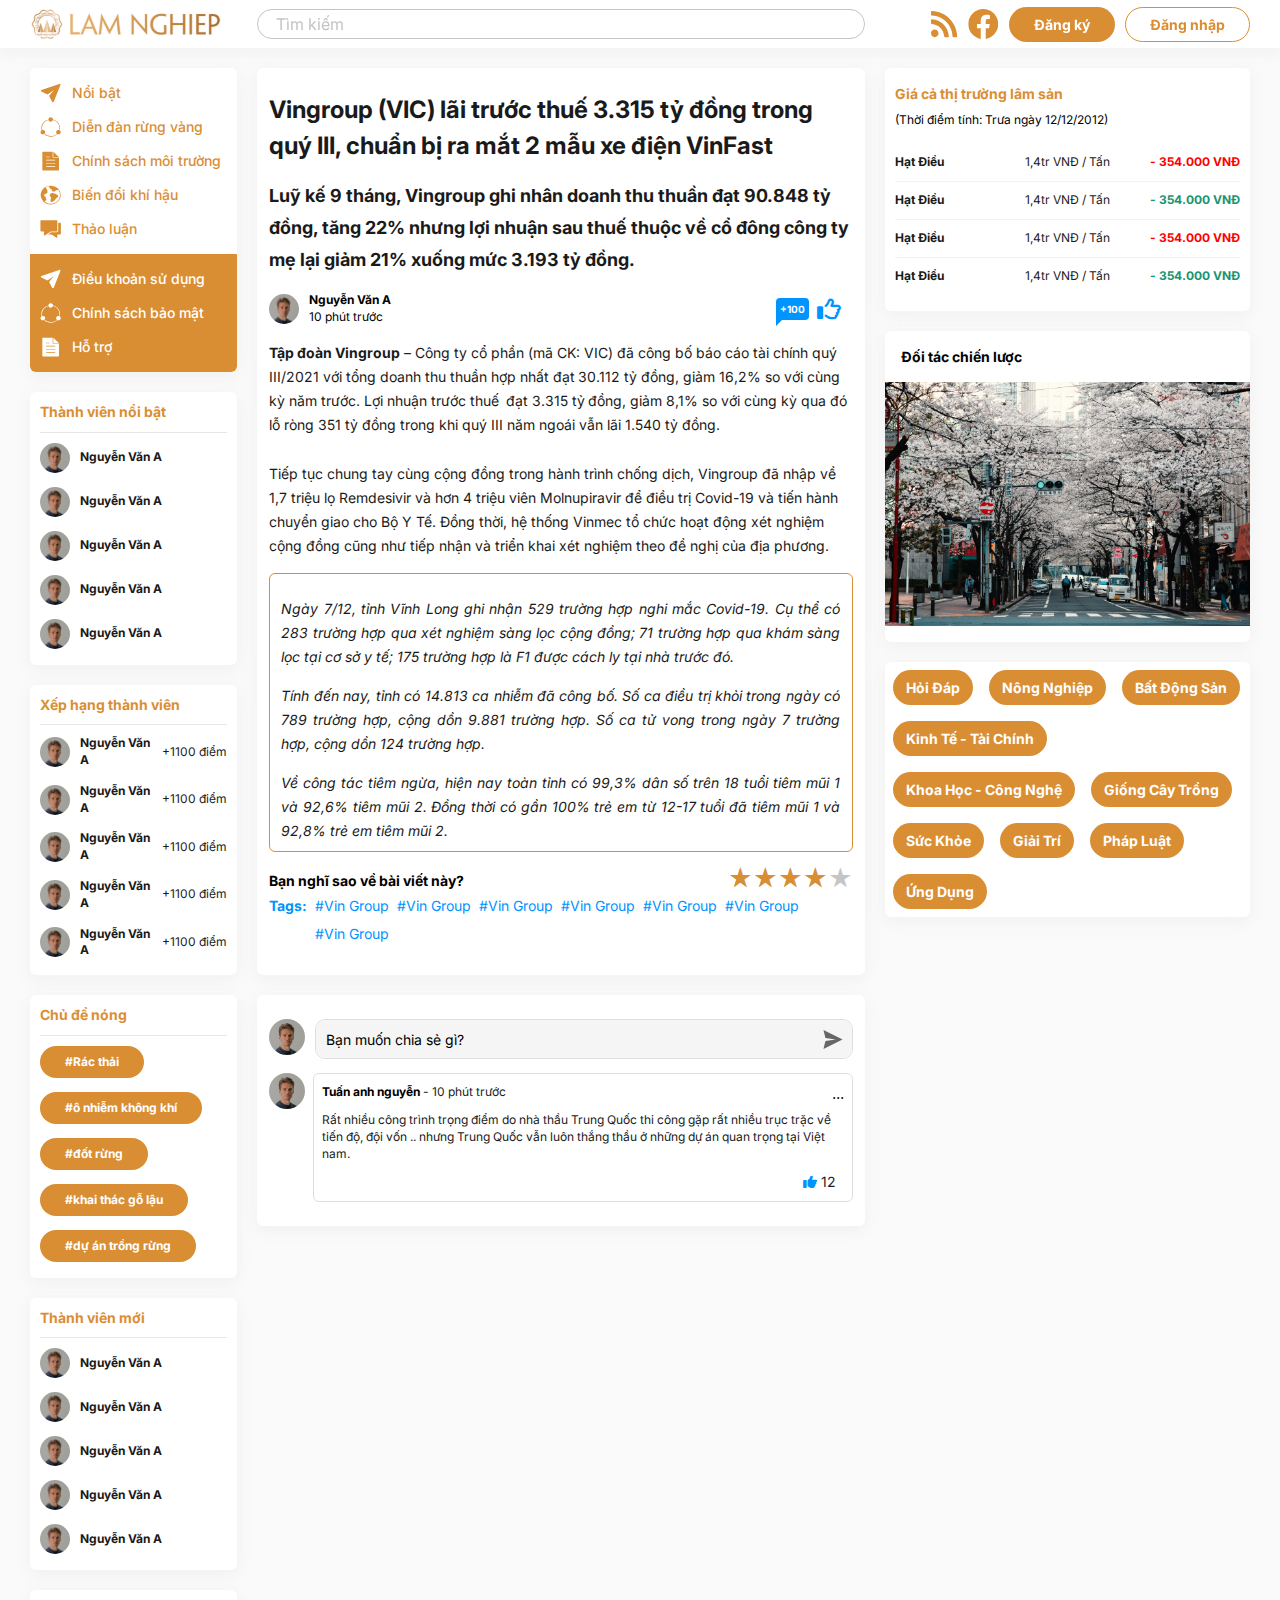
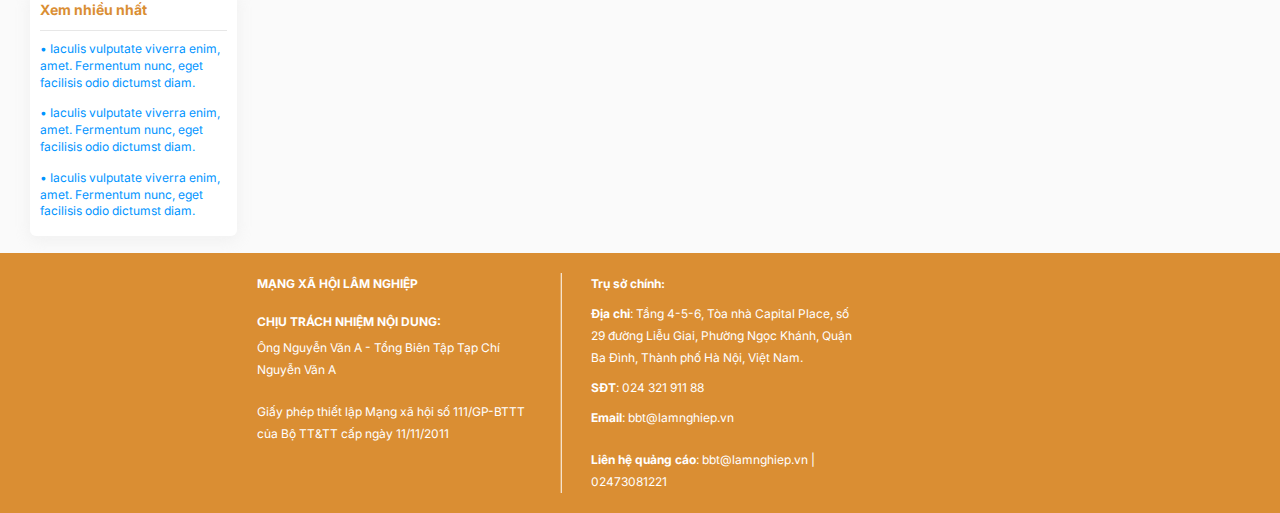
==== commit 3a28e94f: "9/12" ====
--- a/detail.html
+++ b/detail.html
@@ -621,25 +621,138 @@
             </div>
             <!-- end content text -->
             <!-- rating -->
-            <div class="detail-rating d-flex align-items-center justify-content-between">
+            <div class="detail-rating-field d-flex align-items-center justify-content-between">
                 <p class="fs-14 text-black fw-700">Bạn nghĩ sao về bài viết này?</p>
-                <div>
-                    <form>
-                        <span class="star-cb-group">
-                          <input type="radio" id="rating-5" name="rating" value="5" /><label for="rating-5">5</label>
-                          <input type="radio" id="rating-4" name="rating" value="4" checked="checked" /><label for="rating-4">4</label>
-                          <input type="radio" id="rating-3" name="rating" value="3" /><label for="rating-3">3</label>
-                          <input type="radio" id="rating-2" name="rating" value="2" /><label for="rating-2">2</label>
-                          <input type="radio" id="rating-1" name="rating" value="1" /><label for="rating-1">1</label>
-                          <input type="radio" id="rating-0" name="rating" value="0" class="star-cb-clear" /><label for="rating-0">0</label>
-                        </span>
-                    </form>
+                <div class="detail-rating">
+                  <form class="rating">
+                    <label>
+                      <input type="radio" name="stars" value="1" />
+                      <span class="icon">★</span>
+                    </label>
+                    <label>
+                      <input type="radio" name="stars" value="2" />
+                      <span class="icon">★</span>
+                      <span class="icon">★</span>
+                    </label>
+                    <label>
+                      <input type="radio" name="stars" value="3" />
+                      <span class="icon">★</span>
+                      <span class="icon">★</span>
+                      <span class="icon">★</span>   
+                    </label>
+                    <label>
+                      <input type="radio" name="stars" value="4" checked/>
+                      <span class="icon">★</span>
+                      <span class="icon">★</span>
+                      <span class="icon">★</span>
+                      <span class="icon">★</span>
+                    </label>
+                    <label>
+                      <input type="radio" name="stars" value="5" />
+                      <span class="icon">★</span>
+                      <span class="icon">★</span>
+                      <span class="icon">★</span>
+                      <span class="icon">★</span>
+                      <span class="icon">★</span>
+                    </label>
+                  </form>
                 </div>
             </div>
             <!-- end rating -->
+            <!-- tag detail -->
+            <div class="detail-tag d-flex align-items-start">
+              <span class="fw-700 fs-14 text-blue-00">Tags:</span>
+              <ul class="d-flex align-items-center detail-tag__list">
+                <li class="fs-14 ml-2 mb-2 detail-tag__item">
+                  <a href="#" class="text-blue-00">#Vin Group</a>
+                </li>
+                <li class="fs-14 ml-2 mb-2 detail-tag__item">
+                  <a href="#" class="text-blue-00">#Vin Group</a>
+                </li>
+                <li class="fs-14 ml-2 mb-2 detail-tag__item">
+                  <a href="#" class="text-blue-00">#Vin Group</a>
+                </li>
+                <li class="fs-14 ml-2 mb-2 detail-tag__item">
+                  <a href="#" class="text-blue-00">#Vin Group</a>
+                </li>
+                <li class="fs-14 ml-2 mb-2 detail-tag__item">
+                  <a href="#" class="text-blue-00">#Vin Group</a>
+                </li>
+                <li class="fs-14 ml-2 mb-2 detail-tag__item">
+                  <a href="#" class="text-blue-00">#Vin Group</a>
+                </li>
+                <li class="fs-14 ml-2 mb-2 detail-tag__item">
+                  <a href="#" class="text-blue-00">#Vin Group</a>
+                </li>
+              </ul>
+            </div>
+            <!-- end tag detail -->
           </div>
           <!-- end articles top -->
-
+          <!-- cmt -->
+          <div class="detail-cmt main-center-block bg-white border-6 shadow1 mt-20">
+            <!-- input cmt -->
+            <div class="input-cmt">
+							<div class="cmt-field d-flex">
+								<div class="cmt-avatar"><img src="./images/man1.jpg" alt=""></div>
+								<div class="cmt-form">
+									<form action="">
+										<div class="form-group-t">
+											<textarea id="comment_text" name="comment_text" class="textarea-cmt"	placeholder="Bạn muốn chia sẻ gì?"	oninput="this.style.height = '';this.style.height = this.scrollHeight + 'px'"></textarea>
+										</div>
+									</form>
+								</div>
+							</div>
+              <div class="send-cmt post_comment click_cmt">
+                <img src="./images/send.svg" class="" width="20" height="20" alt="Bình luận">
+              </div>
+						</div>
+            <!-- end input cmt -->
+            <!-- content text -->
+            <div class="comment mt-2 d-flex">
+              <div class="cmt-avatar"><img src="./images/man1.jpg" alt=""></div>
+              <div class="cmt-content border-cmt-content ml-2 p-2">
+                <div class="cmt-content__header d-flex align-items-center justify-content-between">
+                  <div class="d-lg-flex d-block align-items-center">
+                    <div class="cmt-content__title fs-12 font-arial text-black fw-700">
+                      Tuấn anh nguyễn</div>
+                    <span class="fs-12">&nbsp;-&nbsp;10 phút trước</span>
+                  </div>
+                  <div class="cmt-content__more position-relative">
+                    <span class="cmt-content__span">...</span>
+                    <ul class="cmt-content__list">
+                      <li class="cmt-content__items fs-14 text-gray-77">
+                        Chỉnh sửa</li>
+                      <li class="cmt-content__items fs-14 text-gray-77">
+                        Xoá</li>
+                      <li class="cmt-content__items fs-14 text-gray-77">
+                        Báo cáo</li>
+                    </ul>
+                  </div>
+                </div>
+                <p class="cmt-content__text font-arial fs-12 text-gray-44 mt-2">
+                  Rất nhiều công trình trọng điểm do nhà
+                  thầu Trung Quốc thi công gặp rất nhiều
+                  trục trặc về tiến độ, đội vốn .. nhưng
+                  Trung Quốc vẫn luôn
+                  thắng
+                  thầu ở những dự án quan trọng tại Việt
+                  nam.
+                </p>
+                <div class="d-flex align-items-center justify-content-end mt-2">
+                  <div class="main-center-block__footer-interact">
+                    <div class="main-center-block__footer-like">
+                      <i class="fas fa-thumbs-up main-center-block__footer-icon"></i>
+                      <span class="main-center-block__footer-count">12</span>
+                    </div>
+                    <ion-icon name="arrow-undo" class=" main-center-block__footer-icon ml-2"></ion-icon>
+                  </div>
+                </div>
+              </div>
+            </div>
+            <!-- end content text -->
+          </div>
+          <!-- end cmt -->
         </div>
         <!-- end main block -->
 
@@ -928,7 +1041,7 @@
           <!-- end most view tablet-->
           <!-- main right theme -->
           <div class="d-xl-block d-none">
-            <div class="main-right-theme mt-20">
+            <div class="main-right-theme mt-20 detail-main-right-theme bg-white shadow1 border-6">
               <a href="#" class="main-right-theme-btn btn bg-orange-da border-999 fw-700 fs-14">Hỏi Đáp</a>
               <a href="#" class="main-right-theme-btn btn bg-orange-da border-999 fw-700 fs-14">Nông Nghiệp</a>
               <a href="#" class="main-right-theme-btn btn bg-orange-da border-999 fw-700 fs-14">Bất Động Sản</a>
--- a/css/style.css
+++ b/css/style.css
@@ -1,4 +1,3 @@
-@charset "UTF-8";
 html,
 body,
 div,
@@ -1371,57 +1370,176 @@
   -o-border-radius: 0.375rem;
 }
 
-.star-cb-group {
-  /* remove inline-block whitespace */
-  font-size: 0;
-  /* flip the order so we can use the + and ~ combinators */
-  unicode-bidi: bidi-override;
-  direction: rtl;
-  /* the hidden clearer */
-}
-.star-cb-group * {
-  font-size: 1rem;
-}
-.star-cb-group > input {
+.detail-rating-field {
+  margin-top: 0.9375rem;
+}
+
+.rating {
+  display: inline-block;
+  position: relative;
+  height: 1.5rem;
+  line-height: 1.5rem;
+  font-size: 1.5rem;
+}
+
+.rating label {
+  position: absolute;
+  top: 0;
+  left: 0;
+  height: 100%;
+  cursor: pointer;
+}
+
+.rating label:last-child {
+  position: static;
+}
+
+.rating label:nth-child(1) {
+  z-index: 5;
+}
+
+.rating label:nth-child(2) {
+  z-index: 4;
+}
+
+.rating label:nth-child(3) {
+  z-index: 3;
+}
+
+.rating label:nth-child(4) {
+  z-index: 2;
+}
+
+.rating label:nth-child(5) {
+  z-index: 1;
+}
+
+.rating label input {
+  position: absolute;
+  top: 0;
+  left: 0;
+  opacity: 0;
+}
+
+.rating label .icon {
+  float: left;
+  color: transparent;
+}
+
+.rating label:last-child .icon {
+  color: #c5c5c5;
+}
+
+.rating:not(:hover) label input:checked ~ .icon,
+.rating:hover label:hover input ~ .icon {
+  color: #DA8E33;
+}
+
+.rating label input:focus:not(:checked) ~ .icon:last-child {
+  color: #c5c5c5;
+  text-shadow: 0 0 5px #DA8E33;
+}
+
+.detail-tag__list {
+  flex-wrap: wrap;
+}
+
+.input-cmt {
+  position: relative;
+}
+
+.comment {
+  width: 100%;
+}
+
+.cmt-avatar {
+  height: 2.25rem;
+  width: 2.25rem;
+  flex-shrink: 0;
+}
+
+.cmt-avatar img {
+  width: 100%;
+  height: 100%;
+  border-radius: 50%;
+  -webkit-border-radius: 50%;
+  -moz-border-radius: 50%;
+  -ms-border-radius: 50%;
+  -o-border-radius: 50%;
+}
+
+.cmt-form {
+  width: calc(100% - 2.25rem);
+  padding-left: 0.625rem;
+  height: auto;
+}
+
+.textarea-cmt {
+  width: 100%;
+  height: 40px;
+  resize: none;
+  border: 1px solid #dedede;
+  border-radius: 0.625rem;
+  padding: 0.625rem;
+  background: #f5f5f5;
+}
+
+.textarea-cmt::-webkit-scrollbar {
+  width: 0;
+  background-color: transparent;
+}
+
+.textarea-cmt::-webkit-input-placeholder {
+  /* Edge */
+  color: #000;
+  font-size: 0.875rem;
+}
+
+.textarea-cmt:-ms-input-placeholder {
+  /* Internet Explorer 10-11 */
+  color: #000;
+  font-size: 0.875rem;
+}
+
+.textarea-cmt::placeholder {
+  color: #000;
+  font-size: 0.875rem;
+}
+
+.send-cmt {
+  position: absolute;
+  right: 0.625rem;
+  bottom: 0.9375rem;
+  cursor: pointer;
+}
+
+.cmt-content__list {
   display: none;
-}
-.star-cb-group > input + label {
-  /* only enough room for the star */
-  display: inline-block;
-  overflow: hidden;
-  text-indent: 9999px;
-  width: 1em;
-  white-space: nowrap;
+  background: whitesmoke;
+  padding: 10px;
+  border-radius: 6px;
+  position: absolute;
+  right: 0;
+  width: max-content;
+  z-index: 10;
+  box-shadow: 0 4px 16px rgba(172, 172, 172, 0.3);
+}
+
+.cmt-content__items + .cmt-content__items {
+  margin-top: 0.625rem;
+}
+
+.cmt-content__items {
   cursor: pointer;
 }
-.star-cb-group > input + label:before {
-  display: inline-block;
-  text-indent: -9999px;
-  content: "☆";
-  color: #888;
-}
-.star-cb-group > input:checked ~ label:before, .star-cb-group > input + label:hover ~ label:before, .star-cb-group > input + label:hover:before {
-  content: "★";
-  color: #e52;
-  text-shadow: 0 0 1px #333;
-}
-.star-cb-group > .star-cb-clear + label {
-  text-indent: -9999px;
-  width: 0.5em;
-  margin-left: -0.5em;
-}
-.star-cb-group > .star-cb-clear + label:before {
-  width: 0.5em;
-}
-.star-cb-group:hover > input + label:before {
-  content: "☆";
-  color: #888;
-  text-shadow: none;
-}
-.star-cb-group:hover > input + label:hover ~ label:before, .star-cb-group:hover > input + label:hover:before {
-  content: "★";
-  color: #e52;
-  text-shadow: 0 0 1px #333;
+
+.border-cmt-content {
+  border-radius: 0.375rem;
+  -webkit-border-radius: 0.375rem;
+  -moz-border-radius: 0.375rem;
+  -ms-border-radius: 0.375rem;
+  -o-border-radius: 0.375rem;
+  border: 1px solid #dedede;
 }
 
 .register-wrapper {
